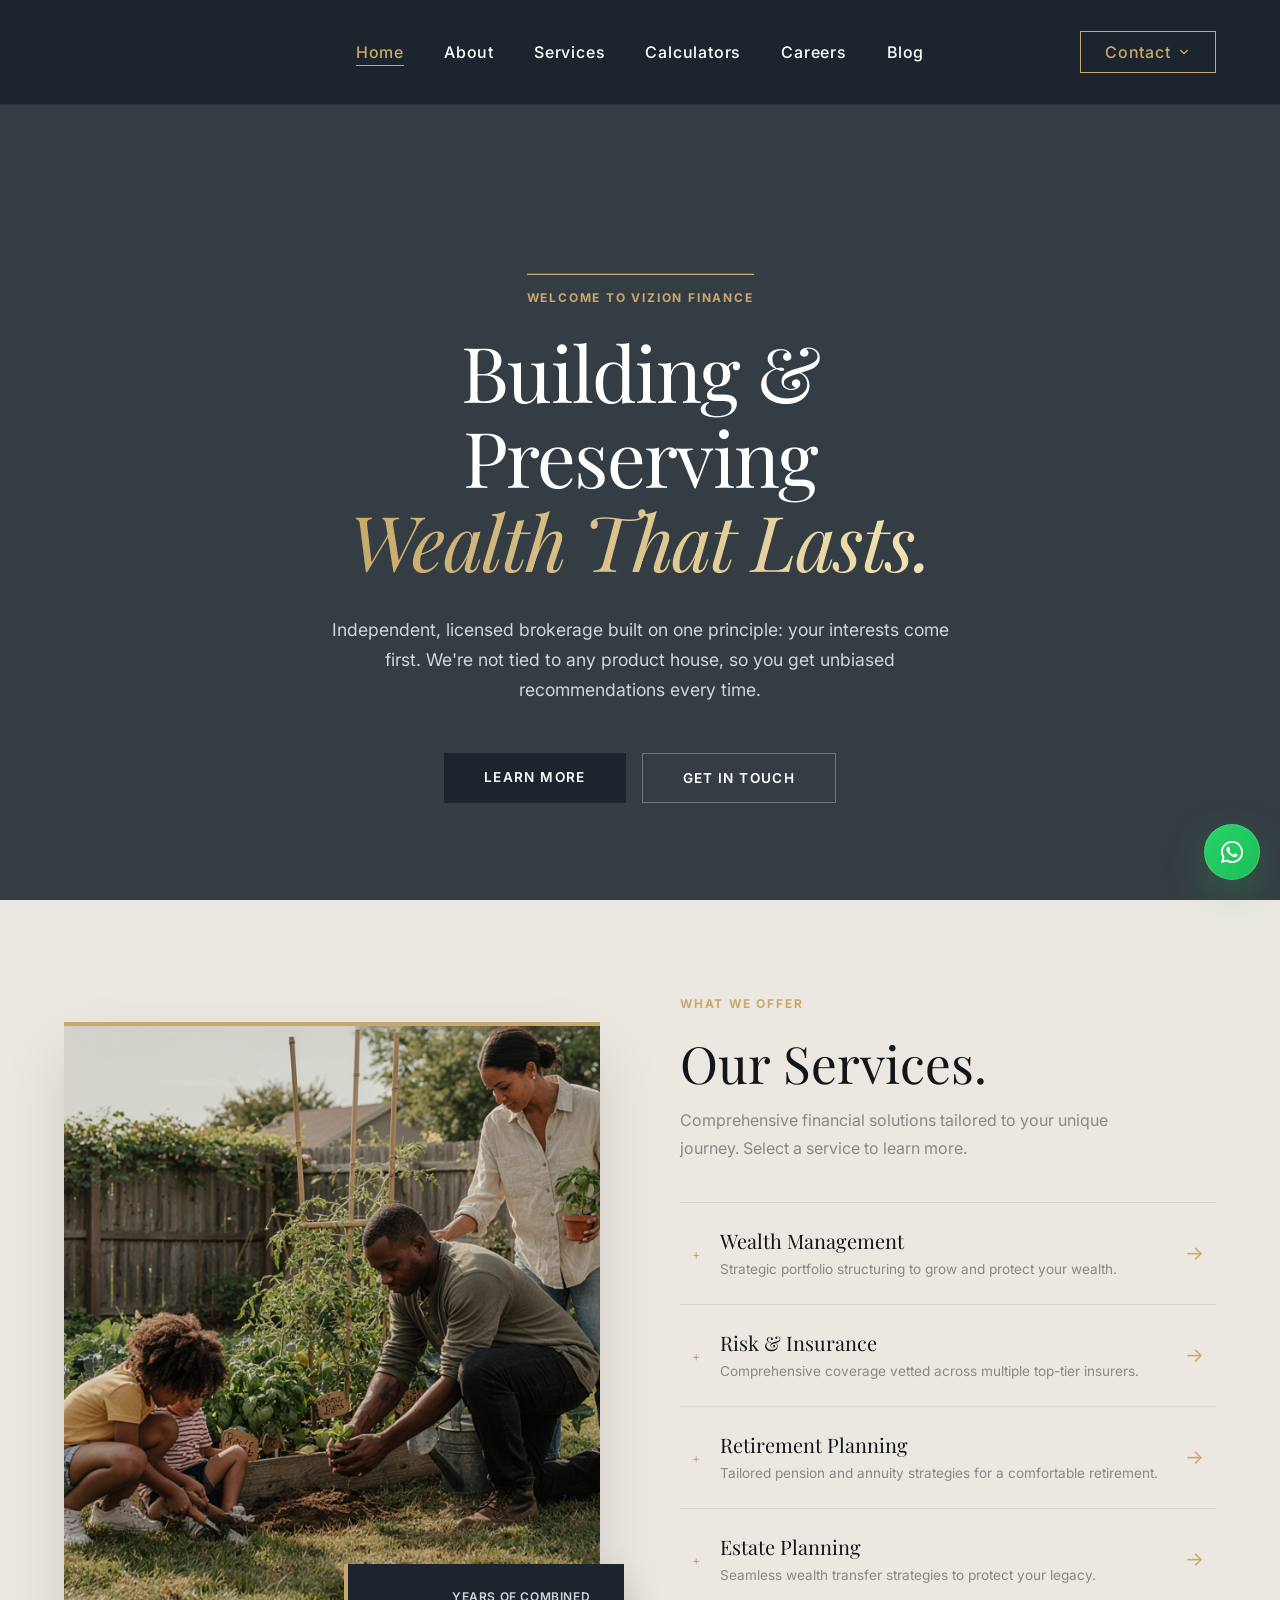
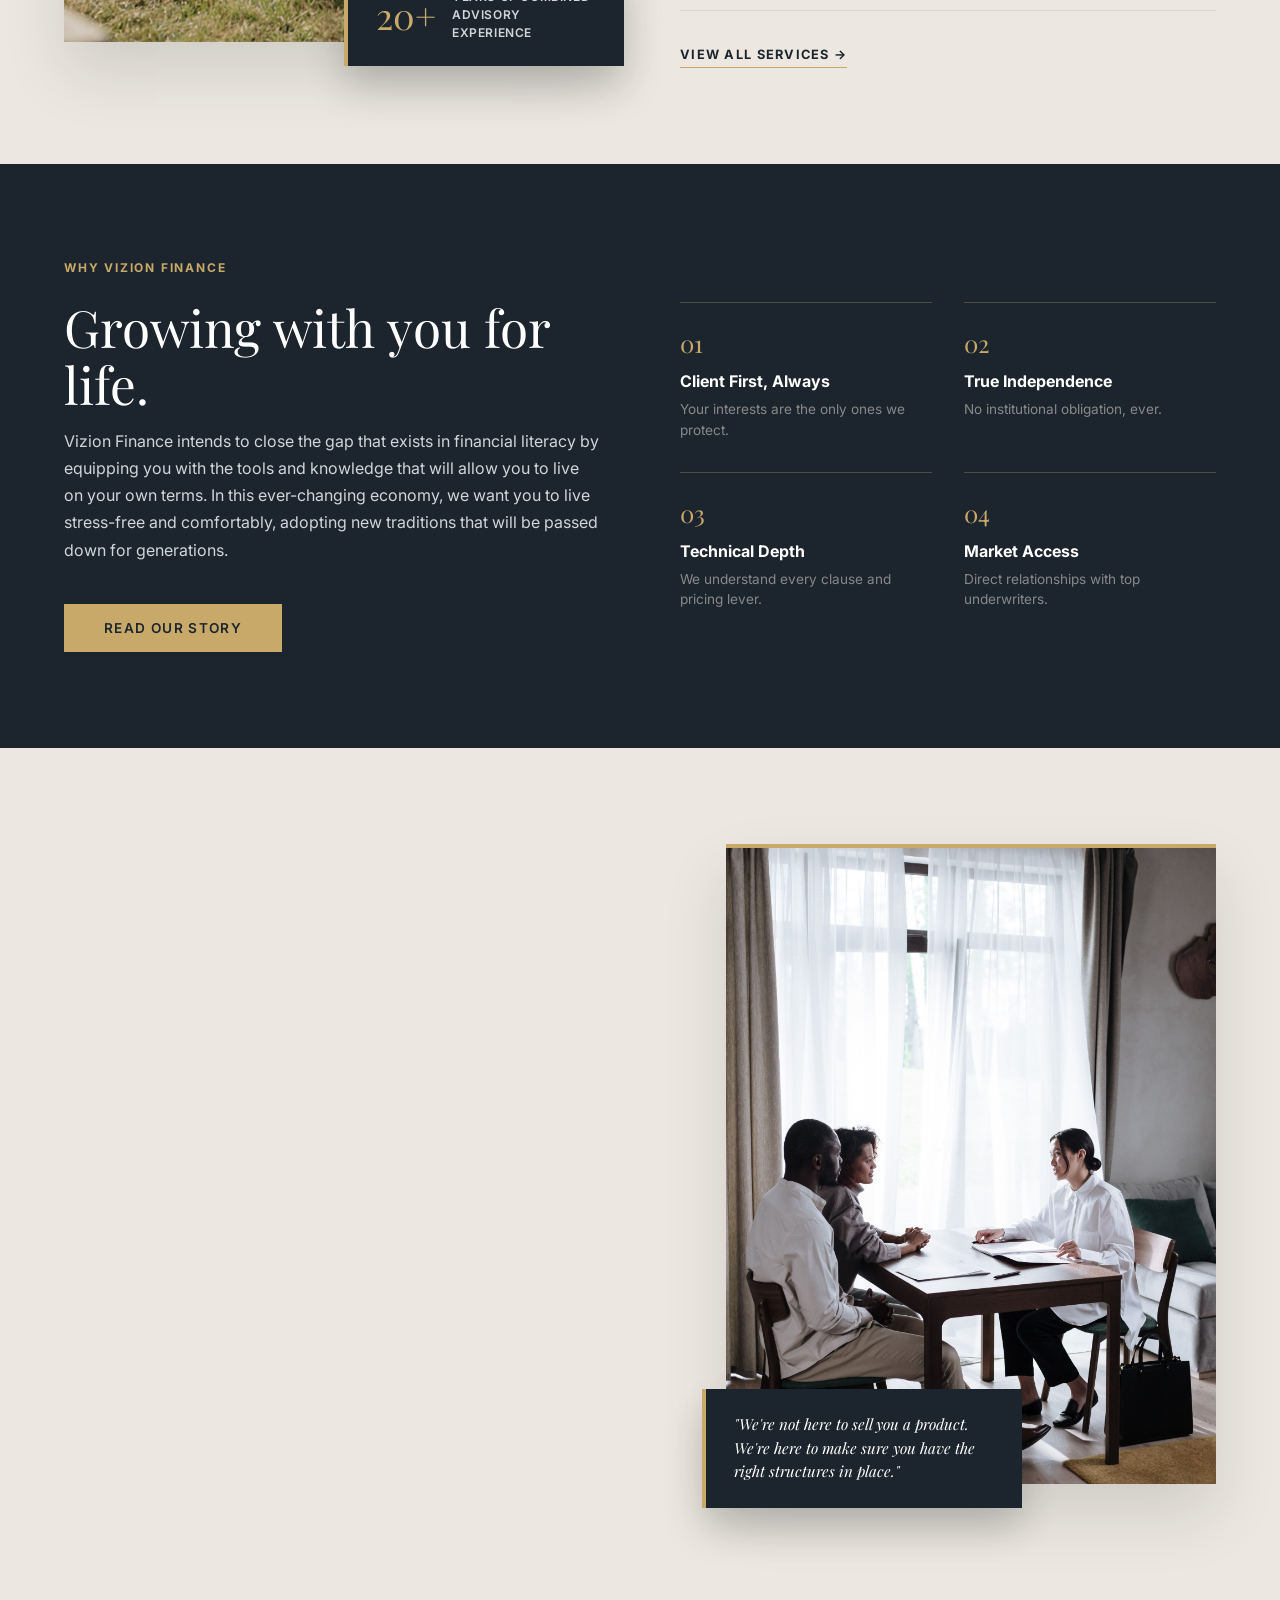
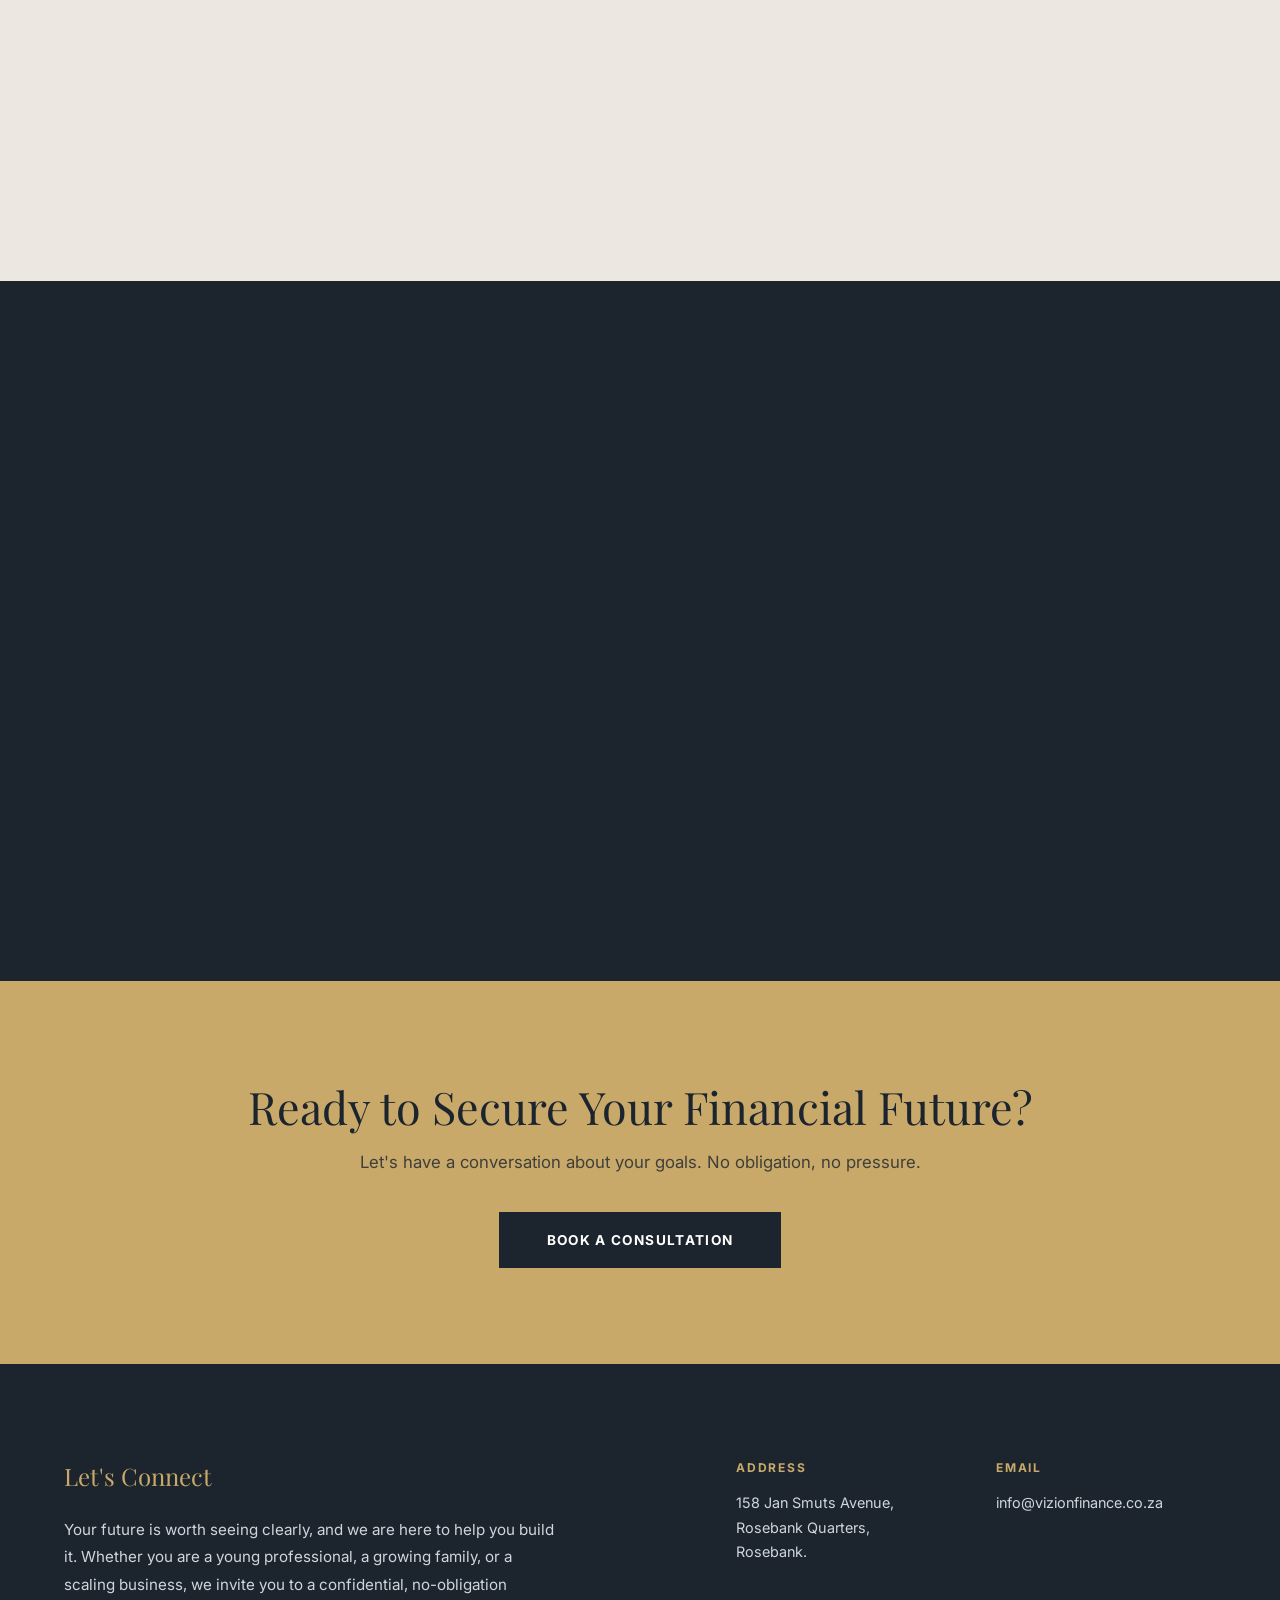
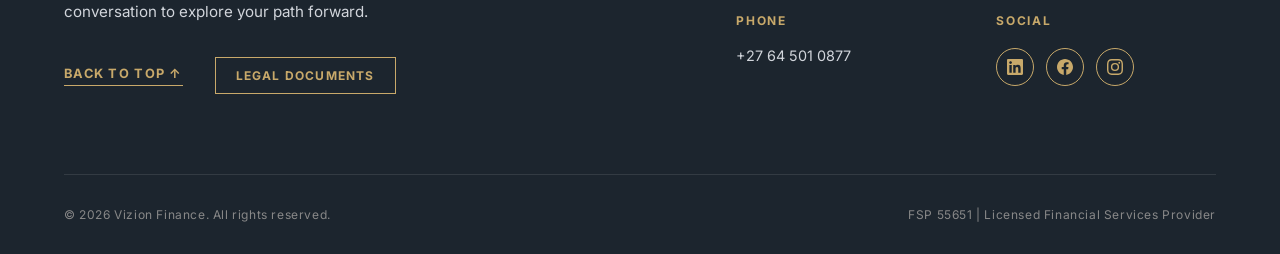
==== pages/homePage/home.html @ 58c58c6c "new" ====
<!DOCTYPE html>
<html lang="en">
<head>
    <meta charset="UTF-8">
    <meta name="viewport" content="width=device-width, initial-scale=1.0">
    <title>Vizion Finance | Home</title>
    <link rel="preconnect" href="https://fonts.googleapis.com">
    <link rel="preconnect" href="https://fonts.gstatic.com" crossorigin>
    <link href="https://fonts.googleapis.com/css2?family=Inter:wght@400;500;600;700&family=Playfair+Display:ital,wght@0,400;0,500;1,400&display=swap" rel="stylesheet">
    <link rel="stylesheet" href="home.css">
</head>
<body>

    <!-- ========================================== -->
    <!-- NAVIGATION BAR                             -->
    <!-- ========================================== -->
    <header class="navbar">
        <div class="nav-container">

            <img src="/media/white vertical lock-up.png" alt="Vizion Finance Logo" class="nav-logo-graphic">

            <nav class="nav-links">
                <a href="../homepage/home.html" class="nav-link active">Home</a>
                <a href="../aboutpage/about.html" class="nav-link">About</a>
                <a href="../servicespage/services.html" class="nav-link">Services</a>
                <a href="../calculatorspage/calculators.html" class="nav-link">Calculators</a>
                <a href="../vacancypage/vacancies.html" class="nav-link">Careers</a>
                <a href="../blogpage/blog.html" class="nav-link">Blog</a>
            </nav>

            <div class="nav-actions">
                <div class="nav-dropdown">
                    <a href="../contactpage/contact.html" class="nav-link nav-btn nav-dropdown-toggle">
                        Contact
                        <svg class="nav-chevron" viewBox="0 0 24 24" fill="none" stroke="currentColor" stroke-width="2" stroke-linecap="round" stroke-linejoin="round"><polyline points="6 9 12 15 18 9"></polyline></svg>
                    </a>
                    <div class="nav-dropdown-menu">
                        <a href="../contactpage/contact.html" class="dropdown-item">
                            <span class="dropdown-icon">
                                <svg viewBox="0 0 24 24" fill="none" xmlns="http://www.w3.org/2000/svg">
                                    <path d="M12 2L15.09 8.26L22 9.27L17 14.14L18.18 21.02L12 17.77L5.82 21.02L7 14.14L2 9.27L8.91 8.26L12 2Z" fill="var(--color-gold)"/>
                                </svg>
                            </span>
                            <span class="dropdown-text">
                                <span class="dropdown-title">Contact Us</span>
                                <span class="dropdown-desc">Get in touch or find our location</span>
                            </span>
                        </a>
                        <a href="../consultpage/consult.html" class="dropdown-item">
                            <span class="dropdown-icon">
                                <svg viewBox="0 0 24 24" fill="none" xmlns="http://www.w3.org/2000/svg">
                                    <path d="M12 2L15.09 8.26L22 9.27L17 14.14L18.18 21.02L12 17.77L5.82 21.02L7 14.14L2 9.27L8.91 8.26L12 2Z" fill="var(--color-gold)"/>
                                </svg>
                            </span>
                            <span class="dropdown-text">
                                <span class="dropdown-title">Book a Consultation</span>
                                <span class="dropdown-desc">Start your financial journey</span>
                            </span>
                        </a>
                    </div>
                </div>
            </div>

        </div>
    </header>

    <!-- ========================================== -->
    <!-- HERO SECTION                               -->
    <!-- ========================================== -->
    <section class="hero-section">

        <div class="hero-overlay"></div>

        <div class="floating-cta" aria-label="Quick contact actions">
            <a class="action-pill phone-pill" href="tel:+27645010877" aria-label="Call Vizion Finance">
                <svg viewBox="0 0 24 24" xmlns="http://www.w3.org/2000/svg" aria-hidden="true">
                    <path d="M6.62 10.79a15.5 15.5 0 0 0 6.59 6.59l2.2-2.2a1 1 0 0 1 1.02-.24c1.12.37 2.33.57 3.57.57a1 1 0 0 1 1 1V20a1 1 0 0 1-1 1C10.85 21 3 13.15 3 3a1 1 0 0 1 1-1h3.5a1 1 0 0 1 1 1c0 1.24.2 2.45.57 3.57a1 1 0 0 1-.25 1.02l-2.2 2.2Z"/>
                </svg>
                <span>Call</span>
            </a>
            <a class="action-pill whatsapp-pill" href="https://wa.me/27645010877?text=Hi%20Vizion%20Finance%2C%20I%27d%20like%20to%20book%20a%20consultation." target="_blank" rel="noopener noreferrer" aria-label="Chat on WhatsApp">
                <svg viewBox="0 0 24 24" xmlns="http://www.w3.org/2000/svg" aria-hidden="true">
                    <path d="M20.52 3.48A11.87 11.87 0 0 0 12.06 0C5.48 0 .11 5.37.11 11.94c0 2.1.55 4.15 1.59 5.96L0 24l6.26-1.64a11.96 11.96 0 0 0 5.8 1.77h.01c6.58 0 11.93-5.37 11.93-11.94 0-3.19-1.24-6.18-3.48-8.42Zm-8.46 18.38h-.01a9.93 9.93 0 0 1-5.08-1.39l-.36-.22-3.72.97 1-3.63-.24-.37A9.9 9.9 0 0 1 2.12 12c0-5.49 4.47-9.96 9.94-9.96 2.66 0 5.16 1.04 7.03 2.91a9.92 9.92 0 0 1 2.92 7.05c0 5.49-4.47 9.96-9.95 9.96Zm5.46-7.45c-.3-.15-1.77-.87-2.04-.97-.27-.1-.47-.15-.67.15-.2.3-.77.97-.94 1.17-.17.2-.35.22-.65.08-.3-.15-1.27-.47-2.42-1.5-.9-.8-1.5-1.78-1.68-2.08-.17-.3-.02-.47.13-.62.14-.14.3-.35.45-.53.15-.18.2-.3.3-.5.1-.2.05-.37-.02-.52-.08-.15-.67-1.6-.92-2.19-.24-.57-.49-.49-.67-.5l-.57-.01c-.2 0-.52.07-.8.37-.27.3-1.04 1.02-1.04 2.49 0 1.47 1.07 2.89 1.22 3.08.15.2 2.1 3.21 5.08 4.49.71.31 1.27.49 1.7.63.72.23 1.37.2 1.88.12.57-.09 1.77-.73 2.02-1.43.25-.7.25-1.3.18-1.42-.08-.12-.27-.2-.57-.35Z"/>
                </svg>
                <span>WhatsApp</span>
            </a>
        </div>

        <div class="hero-content hero-enter">
            <p class="overline">Welcome to Vizion Finance</p>
            <h1 class="hero-title">
                Building &<br>
                Preserving<br>
                <em>Wealth That Lasts.</em>
            </h1>
            <p class="hero-text fade-in-text">
                Independent, licensed brokerage built on one principle:
                your interests come first. We're not tied to any product house,
                so you get unbiased recommendations every time.
            </p>
            <div class="hero-buttons">
                <a href="/pages/aboutpage/about.html" class="btn-primary">Learn More</a>
                <a href="../contactpage/contact.html" class="btn-secondary">Get In Touch</a>
            </div>
        </div>

    </section>

    <!-- ========================================== -->
    <!-- SERVICES SECTION                           -->
    <!-- ========================================== -->
    <section class="services-section" id="services">

        <div class="services-inner">

            <div class="services-visual reveal-left">
                <div class="services-image-wrapper">
                    <img
                        src="/media/familygarden.png"
                        alt="Couple with child planning their financial future"
                        class="services-image"
                        loading="lazy"
                    >
                    <div class="services-image-badge">
                        <span class="services-badge-number">20+</span>
                        <span class="services-badge-text">Years of combined<br>advisory experience</span>
                    </div>
                </div>
            </div>

            <div class="services-content reveal-right">
                <p class="overline overline-no-border">What We Offer</p>
                <h2 class="section-title-large">Our Services.</h2>
                <p class="services-intro">
                    Comprehensive financial solutions tailored to your unique journey.
                    Select a service to learn more.
                </p>

                <ul class="services-list">
                    <li>
                        <a href="/pages/servicespage/services.html#wealth-management" class="service-link">
                            <span class="perk-icon">+</span>
                            <span class="service-link-body">
                                <span class="service-link-title">Wealth Management</span>
                                <span class="service-link-desc">Strategic portfolio structuring to grow and protect your wealth.</span>
                            </span>
                            <span class="service-link-arrow" aria-hidden="true">&rarr;</span>
                        </a>
                    </li>
                    <li>
                        <a href="/pages/servicespage/services.html#risk-insurance" class="service-link">
                            <span class="perk-icon">+</span>
                            <span class="service-link-body">
                                <span class="service-link-title">Risk &amp; Insurance</span>
                                <span class="service-link-desc">Comprehensive coverage vetted across multiple top-tier insurers.</span>
                            </span>
                            <span class="service-link-arrow" aria-hidden="true">&rarr;</span>
                        </a>
                    </li>
                    <li>
                        <a href="/pages/servicespage/services.html#retirement-planning" class="service-link">
                            <span class="perk-icon">+</span>
                            <span class="service-link-body">
                                <span class="service-link-title">Retirement Planning</span>
                                <span class="service-link-desc">Tailored pension and annuity strategies for a comfortable retirement.</span>
                            </span>
                            <span class="service-link-arrow" aria-hidden="true">&rarr;</span>
                        </a>
                    </li>
                    <li>
                        <a href="/pages/servicespage/services.html#estate-planning" class="service-link">
                            <span class="perk-icon">+</span>
                            <span class="service-link-body">
                                <span class="service-link-title">Estate Planning</span>
                                <span class="service-link-desc">Seamless wealth transfer strategies to protect your legacy.</span>
                            </span>
                            <span class="service-link-arrow" aria-hidden="true">&rarr;</span>
                        </a>
                    </li>
                </ul>

                <a href="/pages/servicespage/services.html" class="services-all-link">
                    View all services &rarr;
                </a>
            </div>

        </div>

    </section>

    <!-- ========================================== -->
    <!-- WHY CHOOSE US SECTION                      -->
    <!-- ========================================== -->
    <section class="why-section">

        <div class="why-content reveal-left">
            <p class="overline overline-no-border">Why Vizion Finance</p>
            <h2 class="section-title-large">Growing with you for life.</h2>
            <p class="why-text fade-in-text">
                Vizion Finance intends to close the gap that exists in financial literacy by equipping you with the tools and knowledge that will allow you to live on your own terms. In this ever-changing economy, we want you to live stress-free and comfortably, adopting new traditions that will be passed down for generations.
            </p>
            <a href="/pages/aboutpage/about.html" class="btn-primary">Read Our Story</a>
        </div>

        <div class="why-highlights reveal-children">
            <div class="why-item">
                <span class="why-number">01</span>
                <h4 class="why-title">Client First, Always</h4>
                <p class="why-desc">Your interests are the only ones we protect.</p>
            </div>
            <div class="why-item">
                <span class="why-number">02</span>
                <h4 class="why-title">True Independence</h4>
                <p class="why-desc">No institutional obligation, ever.</p>
            </div>
            <div class="why-item">
                <span class="why-number">03</span>
                <h4 class="why-title">Technical Depth</h4>
                <p class="why-desc">We understand every clause and pricing lever.</p>
            </div>
            <div class="why-item">
                <span class="why-number">04</span>
                <h4 class="why-title">Market Access</h4>
                <p class="why-desc">Direct relationships with top underwriters.</p>
            </div>
        </div>

    </section>

    <!-- ========================================== -->
    <!-- OUR COMMITMENT SECTION                     -->
    <!-- ========================================== -->
    <section class="commitment-section">
        <div class="commitment-container">

            <div class="commitment-left reveal">
                <p class="overline overline-no-border">Our Commitment</p>
                <h2 class="section-title-large">How We Show Up<br><em>For Every Client.</em></h2>
                <p class="commitment-intro">
                    Financial literacy isn't just knowing what products exist. It's understanding how they work together to protect what you've built, grow what you earn and transfer it on your terms. That's the conversation Vizion Finance has with every client.
                </p>

                <div class="commitment-pillars">
                    <div class="pillar-card">
                        <h3 class="pillar-title">Protect</h3>
                        <p class="pillar-desc">We map every risk around income, assets and dependants before recommending a product.</p>
                    </div>
                    <div class="pillar-card">
                        <h3 class="pillar-title">Grow</h3>
                        <p class="pillar-desc">Tax-efficient vehicles and structured products aligned to risk profile and goals.</p>
                    </div>
                    <div class="pillar-card">
                        <h3 class="pillar-title">Preserve &amp; Transfer</h3>
                        <p class="pillar-desc">Estate and legacy planning that protects wealth from avoidable tax and friction.</p>
                    </div>
                </div>

                <div class="commitment-box">
                    <p class="commitment-box-label">Our Commitment to Every Client</p>
                    <div class="commitment-grid">
                        <div class="commitment-item"><p>Most competitive price across our full insurer panel.</p></div>
                        <div class="commitment-item"><p>Plain language. No jargon, no pressure.</p></div>
                        <div class="commitment-item"><p>Ongoing reviews — as life changes, the plan changes.</p></div>
                        <div class="commitment-item"><p>Independent advice that serves your interests.</p></div>
                    </div>
                </div>
            </div>

            <div class="commitment-right reveal-scale">
                <div class="commitment-image-wrapper">
                    <img
                        src="/media/couplee.jpg"
                        alt="Vizion Finance advisor in conversation with a client"
                        class="commitment-image"
                        loading="lazy"
                    >
                    <blockquote class="commitment-image-quote">
                        "We're not here to sell you a product. We're here to make sure you have the right structures in place."
                    </blockquote>
                </div>
            </div>

        </div>
    </section>

    <!-- ========================================== -->
    <!-- RECRUITMENT SECTION — FINANCIAL ADVISORS   -->
    <!-- ========================================== -->
    <section class="recruitment-section">

        <div class="recruitment-inner">

            <div class="recruitment-content reveal-left">
                <p class="overline overline-no-border">Join Our Advisory Team</p>
                <h2 class="section-title-large">Build Your Practice.<br><em>Keep Your Independence.</em></h2>
                <p class="recruitment-text">
                    We're looking for experienced financial advisors who want to operate independently —
                    without being tied to a single product house. At Vizion Finance, you get the
                    infrastructure, insurer access and back-office support to grow a client-first
                    practice on your own terms.
                </p>

                <ul class="recruitment-perks">
                    <li><span class="perk-icon">✦</span><span>Full independence — no product-house quotas</span></li>
                    <li><span class="perk-icon">✦</span><span>Direct access to top-tier insurer panels</span></li>
                    <li><span class="perk-icon">✦</span><span>Admin, compliance &amp; paraplanning support</span></li>
                    <li><span class="perk-icon">✦</span><span>Competitive commission &amp; revenue-share structure</span></li>
                </ul>

                <div class="recruitment-buttons">
                    <a href="/pages/vacancypage/vacancies.html" class="btn-primary">View Advisor Roles</a>
                    <a href="/pages/contactpage/contact.html" class="btn-secondary recruitment-btn-secondary">Speak to Us</a>
                </div>
            </div>

            <div class="recruitment-visual reveal-right">
                <div class="recruitment-card">
                    <p class="recruitment-card-label">Now Hiring</p>
                    <h3 class="recruitment-card-title">Financial Advisors</h3>
                    <p class="recruitment-card-text">
                        If you hold a valid FSP licence (or are working toward one) and believe
                        advice should serve the client first, we'd like to meet you. Established
                        books of business and newer advisors are both welcome.
                    </p>
                    <a href="/pages/vacancypage/vacancies.html" class="recruitment-card-link">
                        Explore Advisor Vacancies &rarr;
                    </a>
                </div>
            </div>

        </div>

    </section>

    <!-- ========================================== -->
    <!-- CALL TO ACTION BANNER                      -->
    <!-- ========================================== -->
    <section class="cta-banner" id="contact">

        <div class="cta-content reveal">
            <h2 class="cta-title">Ready to Secure Your Financial Future?</h2>
            <p class="cta-text">Let's have a conversation about your goals. No obligation, no pressure.</p>
            <a href="../consultpage/consult.html" class="btn-gold">Book a Consultation</a>
        </div>

    </section>

    <!-- ========================================== -->
    <!-- FOOTER                                     -->
    <!-- ========================================== -->
    <footer class="site-footer">
        <div class="footer-main">

            <div class="footer-column footer-connect reveal">
                <h3 class="footer-heading footer-heading-gold">Let's Connect</h3>
                <p class="footer-text">
                    Your future is worth seeing clearly, and we are here to help you build it.
                    Whether you are a young professional, a growing family, or a scaling business,
                    we invite you to a confidential, no-obligation conversation to explore your path forward.
                </p>
                <div class="footer-actions">
                    <a href="#top" class="back-to-top">Back to Top &uarr;</a>
                    <a href="/pages/legalpage/legal.html" class="legal-btn">Legal Documents</a>
                </div>
            </div>

            <div class="footer-column footer-contact reveal-children">
                <div class="footer-contact-item">
                    <h4 class="footer-label">Address</h4>
                    <p class="footer-text">
                        <a href="https://www.google.com/maps/search/?api=1&query=158+Jan+Smuts+Avenue,+Rosebank+Quarters,+Rosebank,+South+Africa" target="_blank" rel="noopener noreferrer" class="footer-link">
                            158 Jan Smuts Avenue,<br>
                            Rosebank Quarters,<br>
                            Rosebank.
                        </a>
                    </p>
                </div>
                <div class="footer-contact-item">
                    <h4 class="footer-label">Email</h4>
                    <p class="footer-text">
                        <a href="mailto:info@vizionfinance.co.za" class="footer-link">info@vizionfinance.co.za</a>
                    </p>
                </div>
                <div class="footer-contact-item">
                    <h4 class="footer-label">Phone</h4>
                    <p class="footer-text">
                        <a href="tel:+27645010877" class="footer-link">+27 64 501 0877</a>
                    </p>
                </div>
                <div class="footer-contact-item">
                    <h4 class="footer-label">Social</h4>
                    <div class="footer-socials">
                        <a href="https://www.linkedin.com/" target="_blank" rel="noopener noreferrer" class="social-btn" aria-label="LinkedIn">
                            <svg xmlns="http://www.w3.org/2000/svg" viewBox="0 0 24 24" fill="currentColor"><path d="M20.447 20.452h-3.554v-5.569c0-1.328-.027-3.037-1.852-3.037-1.853 0-2.136 1.445-2.136 2.939v5.667H9.351V9h3.414v1.561h.046c.477-.9 1.637-1.85 3.37-1.85 3.601 0 4.267 2.37 4.267 5.455v6.286zM5.337 7.433c-1.144 0-2.063-.926-2.063-2.065 0-1.138.92-2.063 2.063-2.063 1.14 0 2.064.925 2.064 2.063 0 1.139-.925 2.065-2.064 2.065zm1.782 13.019H3.555V9h3.564v11.452zM22.225 0H1.771C.792 0 0 .774 0 1.729v20.542C0 23.227.792 24 1.771 24h20.451C23.2 24 24 23.227 24 22.271V1.729C24 .774 23.2 0 22.222 0h.003z"/></svg>
                        </a>
                        <a href="https://www.facebook.com/" target="_blank" rel="noopener noreferrer" class="social-btn" aria-label="Facebook">
                            <svg xmlns="http://www.w3.org/2000/svg" viewBox="0 0 24 24" fill="currentColor"><path d="M24 12.073c0-6.627-5.373-12-12-12s-12 5.373-12 12c0 5.99 4.388 10.954 10.125 11.854v-8.385H7.078v-3.47h3.047V9.43c0-3.007 1.792-4.669 4.533-4.669 1.312 0 2.686.235 2.686.235v2.953H15.83c-1.491 0-1.956.925-1.956 1.874v2.25h3.328l-.532 3.47h-2.796v8.385C19.612 23.027 24 18.062 24 12.073z"/></svg>
                        </a>
                        <a href="https://www.instagram.com/" target="_blank" rel="noopener noreferrer" class="social-btn" aria-label="Instagram">
                            <svg xmlns="http://www.w3.org/2000/svg" viewBox="0 0 24 24" fill="currentColor"><path d="M12 2.163c3.204 0 3.584.012 4.85.07 3.252.148 4.771 1.691 4.919 4.919.058 1.265.069 1.645.069 4.849 0 3.205-.012 3.584-.069 4.849-.149 3.225-1.664 4.771-4.919 4.919-1.266.058-1.644.07-4.85.07-3.204 0-3.584-.012-4.849-.07-3.26-.149-4.771-1.699-4.919-4.92-.058-1.265-.07-1.644-.07-4.849 0-3.204.013-3.583.07-4.849.149-3.227 1.664-4.771 4.919-4.919 1.266-.057 1.645-.069 4.849-.069zM12 0C8.741 0 8.333.014 7.053.072 2.695.272.273 2.69.073 7.052.014 8.333 0 8.741 0 12c0 3.259.014 3.668.072 4.948.2 4.358 2.618 6.78 6.98 6.98C8.333 23.986 8.741 24 12 24c3.259 0 3.668-.014 4.948-.072 4.354-.2 6.782-2.618 6.979-6.98.059-1.28.073-1.689.073-4.948 0-3.259-.014-3.667-.072-4.947-.196-4.354-2.617-6.78-6.979-6.98C15.668.014 15.259 0 12 0zm0 5.838a6.162 6.162 0 100 12.324 6.162 6.162 0 000-12.324zM12 16a4 4 0 110-8 4 4 0 010 8zm6.406-11.845a1.44 1.44 0 100 2.881 1.44 1.44 0 000-2.881z"/></svg>
                        </a>
                    </div>
                </div>
            </div>

        </div>

        <div class="footer-bottom">
            <div class="footer-bottom-content">
                <p class="footer-text">© 2026 Vizion Finance. All rights reserved.</p>
                <p class="footer-text">FSP 55651 | Licensed Financial Services Provider</p>
            </div>
        </div>
    </footer>

    <!-- ========================================== -->
    <!-- SCROLL REVEAL OBSERVER                     -->
    <!-- ========================================== -->
    <script>
        (function () {
            const targets = document.querySelectorAll(
                '.reveal, .reveal-children, .reveal-left, .reveal-right, .reveal-scale'
            );

            if (!('IntersectionObserver' in window)) {
                targets.forEach(el => el.classList.add('is-visible'));
                return;
            }

            const observer = new IntersectionObserver(
                (entries) => {
                    entries.forEach(entry => {
                        if (entry.isIntersecting) {
                            entry.target.classList.add('is-visible');
                            observer.unobserve(entry.target);
                        }
                    });
                },
                { threshold: 0.15, rootMargin: '0px 0px -80px 0px' }
            );

            targets.forEach(el => observer.observe(el));
        })();
    </script>

</body>
</html>
---- pages/homePage/home.css ----
/* ========================================== */
/* 1. CSS VARIABLES & THEME                   */
/* ========================================== */
:root {
    --color-navy: #1C252E;
    --color-cream: #ECE8E1;
    --color-gold: #C8A96A;
    --color-dark-slate: #11161A;

    --color-text-white: #FFFFFF;
    --color-text-body: #D1D5DB;
    --color-text-dark: #333333;
    --color-text-muted: #888888;

    --font-serif: 'Playfair Display', Baskerville, 'Times New Roman', serif;
    --font-sans: 'Inter', 'Helvetica Neue', Arial, sans-serif;

    --page-padding-x: 5vw;
    --page-padding-y: 6rem;
    --card-gap: 2rem;
}

/* ========================================== */
/* 2. BASE RESETS & GLOBAL SETUP              */
/* ========================================== */
* {
    box-sizing: border-box;
    margin: 0;
    padding: 0;
}

html {
    scroll-behavior: smooth;
}

html, body {
    width: 100%;
    margin: 0;
    padding: 0;
    overflow-x: hidden;
}

body {
    font-family: var(--font-sans);
    background-color: var(--color-cream);
    -webkit-font-smoothing: antialiased;
    -moz-osx-font-smoothing: grayscale;
}

/* ========================================== */
/* 3. SCROLL REVEAL BASE                      */
/* ========================================== */
.reveal {
    opacity: 0;
    transform: translateY(40px);
    transition: opacity 0.9s cubic-bezier(0.16, 1, 0.3, 1),
                transform 0.9s cubic-bezier(0.16, 1, 0.3, 1);
    will-change: opacity, transform;
}

.reveal.is-visible {
    opacity: 1;
    transform: translateY(0);
}

.reveal-children > * {
    opacity: 0;
    transform: translateY(30px);
    transition: opacity 0.7s cubic-bezier(0.16, 1, 0.3, 1),
                transform 0.7s cubic-bezier(0.16, 1, 0.3, 1);
}

.reveal-children.is-visible > * {
    opacity: 1;
    transform: translateY(0);
}

.reveal-children.is-visible > *:nth-child(1) { transition-delay: 0.05s; }
.reveal-children.is-visible > *:nth-child(2) { transition-delay: 0.15s; }
.reveal-children.is-visible > *:nth-child(3) { transition-delay: 0.25s; }
.reveal-children.is-visible > *:nth-child(4) { transition-delay: 0.35s; }

.reveal-left {
    opacity: 0;
    transform: translateX(-60px);
    transition: opacity 0.9s cubic-bezier(0.16, 1, 0.3, 1),
                transform 0.9s cubic-bezier(0.16, 1, 0.3, 1);
}

.reveal-right {
    opacity: 0;
    transform: translateX(60px);
    transition: opacity 0.9s cubic-bezier(0.16, 1, 0.3, 1),
                transform 0.9s cubic-bezier(0.16, 1, 0.3, 1);
}

.reveal-scale {
    opacity: 0;
    transform: scale(0.92);
    transition: opacity 0.9s cubic-bezier(0.16, 1, 0.3, 1),
                transform 0.9s cubic-bezier(0.16, 1, 0.3, 1);
}

.reveal-left.is-visible,
.reveal-right.is-visible {
    opacity: 1;
    transform: translateX(0);
}

.reveal-scale.is-visible {
    opacity: 1;
    transform: scale(1);
}

/* ========================================== */
/* 4. NAVIGATION BAR                          */
/* ========================================== */
.navbar {
    position: fixed;
    top: 0;
    left: 0;
    width: 100%;
    background-color: var(--color-navy);
    z-index: 1000;
    border-bottom: 1px solid rgba(255, 255, 255, 0.05);
}

.nav-container {
    display: grid;
    grid-template-columns: 1fr auto 1fr;
    align-items: center;
    gap: 2rem;
    padding: 0.25rem var(--page-padding-x);
    max-width: 1600px;
    margin: 0 auto;
}

.nav-logo-graphic {
    justify-self: start;
    width: auto;
    height: 160px;
    max-width: none;
    object-fit: contain;
    display: block;
    margin: -32px 0;
    transition: transform 0.4s cubic-bezier(0.16, 1, 0.3, 1);
}

.nav-logo-graphic:hover {
    transform: scale(1.04);
}

.nav-links {
    justify-self: center;
    display: flex;
    align-items: center;
    gap: 2.5rem;
}

.nav-actions {
    justify-self: end;
    display: flex;
    align-items: center;
}

.nav-link {
    font-size: 1.00rem;
    font-weight: 500;
    letter-spacing: 0.05em;
    color: var(--color-text-white);
    text-decoration: none;
    transition: color 0.3s ease;
    position: relative;
}

.nav-link::after {
    content: '';
    position: absolute;
    width: 0;
    height: 1px;
    bottom: -4px;
    left: 0;
    background-color: var(--color-gold);
    transition: width 0.3s ease;
}

.nav-link:hover,
.nav-link.active {
    color: var(--color-gold);
}

.nav-link:hover::after,
.nav-link.active::after {
    width: 100%;
}

.nav-btn {
    background-color: transparent;
    border: 1px solid var(--color-gold);
    padding: 0.6rem 1.5rem;
    color: var(--color-gold);
    transition: all 0.3s ease;
}

.nav-btn::after {
    display: none;
}

.nav-btn:hover {
    background-color: var(--color-gold);
    color: var(--color-navy);
}

/* ========================================== */
/* 4.1 NAVIGATION DROPDOWN                    */
/* ========================================== */
.nav-dropdown {
    position: relative;
    display: inline-block;
}

.nav-dropdown-toggle {
    display: inline-flex;
    align-items: center;
    gap: 0.4rem;
    cursor: pointer;
}

.nav-chevron {
    width: 14px;
    height: 14px;
    transition: transform 0.3s ease;
}

.nav-dropdown:hover .nav-chevron,
.nav-dropdown:focus-within .nav-chevron {
    transform: rotate(180deg);
}

.nav-dropdown-menu {
    position: absolute;
    top: calc(100% + 15px);
    right: 0;
    width: 280px;
    background-color: var(--color-navy);
    border: 1px solid rgba(255, 255, 255, 0.1);
    border-top: 3px solid var(--color-gold);
    box-shadow: 0 20px 40px rgba(0, 0, 0, 0.4);
    opacity: 0;
    visibility: hidden;
    transform: translateY(10px);
    transition: all 0.3s cubic-bezier(0.16, 1, 0.3, 1);
    z-index: 1001;
    display: flex;
    flex-direction: column;
    padding: 0.5rem 0;
}

.nav-dropdown-menu::before {
    content: '';
    position: absolute;
    top: -15px;
    left: 0;
    width: 100%;
    height: 15px;
    background: transparent;
}

.nav-dropdown:hover .nav-dropdown-menu,
.nav-dropdown:focus-within .nav-dropdown-menu {
    opacity: 1;
    visibility: visible;
    transform: translateY(0);
}

.dropdown-item {
    display: flex;
    align-items: flex-start;
    gap: 1rem;
    padding: 1rem 1.25rem;
    text-decoration: none;
    transition: background-color 0.2s ease;
    border-bottom: 1px solid rgba(255, 255, 255, 0.05);
}

.dropdown-item:last-child {
    border-bottom: none;
}

.dropdown-item:hover {
    background-color: rgba(200, 169, 106, 0.08);
}

.dropdown-icon {
    flex-shrink: 0;
    margin-top: 0.15rem;
    width: 16px;
    height: 16px;
    display: flex;
    align-items: center;
    justify-content: center;
}

.dropdown-icon svg {
    width: 100%;
    height: 100%;
    transition: transform 0.3s ease;
}

.dropdown-item:hover .dropdown-icon svg {
    transform: scale(1.15) rotate(10deg);
}

.dropdown-text {
    display: flex;
    flex-direction: column;
    gap: 0.25rem;
}

.dropdown-title {
    font-size: 0.9rem;
    font-weight: 600;
    color: var(--color-text-white);
    transition: color 0.2s ease;
}

.dropdown-desc {
    font-size: 0.75rem;
    color: var(--color-text-muted);
    line-height: 1.3;
}

.dropdown-item:hover .dropdown-title {
    color: var(--color-gold);
}

/* ========================================== */
/* 5. SHARED TYPOGRAPHY & COMPONENTS          */
/* ========================================== */
.overline {
    font-size: 0.75rem;
    font-weight: 700;
    letter-spacing: 0.15em;
    text-transform: uppercase;
    color: var(--color-gold);
    border-top: 1px solid rgba(200, 169, 106, 0.3);
    padding-top: 1rem;
    margin-bottom: 1.5rem;
    position: relative;
}

.overline::before {
    content: '';
    position: absolute;
    top: 0;
    left: 0;
    width: 0;
    height: 1px;
    background-color: var(--color-gold);
    transition: width 0.9s cubic-bezier(0.16, 1, 0.3, 1);
}

.is-visible .overline::before,
.hero-enter .overline::before {
    width: 100%;
}

.overline-no-border {
    border-top: none;
    padding-top: 0;
}

.overline-no-border::before {
    display: none;
}

.section-title-large {
    font-family: var(--font-serif);
    font-size: clamp(2.5rem, 4vw, 3.5rem);
    font-weight: 400;
    line-height: 1.1;
    color: var(--color-dark-slate);
    margin-bottom: 1rem;
}

/* --- Buttons --- */
.btn-primary {
    display: inline-block;
    background-color: var(--color-navy);
    color: var(--color-text-white);
    font-size: 0.85rem;
    font-weight: 600;
    letter-spacing: 0.1em;
    text-transform: uppercase;
    padding: 1rem 2.5rem;
    text-decoration: none;
    transition: background-color 0.3s ease, transform 0.2s ease;
}

.btn-primary:hover {
    background-color: var(--color-gold);
    color: var(--color-navy);
    transform: translateY(-2px);
}

.btn-secondary {
    display: inline-block;
    background-color: transparent;
    color: var(--color-text-white);
    font-size: 0.85rem;
    font-weight: 600;
    letter-spacing: 0.1em;
    text-transform: uppercase;
    padding: 1rem 2.5rem;
    text-decoration: none;
    border: 1px solid rgba(255, 255, 255, 0.3);
    transition: all 0.3s ease;
}

.btn-secondary:hover {
    border-color: var(--color-gold);
    color: var(--color-gold);
    transform: translateY(-2px);
}

.btn-gold {
    display: inline-block;
    background-color: var(--color-gold);
    color: var(--color-navy);
    font-size: 0.85rem;
    font-weight: 700;
    letter-spacing: 0.1em;
    text-transform: uppercase;
    padding: 1.25rem 3rem;
    text-decoration: none;
    transition: all 0.3s ease;
}

.btn-gold:hover {
    background-color: var(--color-text-white);
    transform: translateY(-2px);
}

/* ========================================== */
/* 6. KEYFRAMES                               */
/* ========================================== */
@keyframes fadeUp {
    from { opacity: 0; transform: translateY(20px); }
    to   { opacity: 1; transform: translateY(0); }
}

@keyframes gentleFloat {
    0%, 100% { transform: translateY(0px); }
    50%      { transform: translateY(-8px); }
}

@keyframes softPulse {
    0%, 100% {
        box-shadow: 0 0 0 0 rgba(37, 211, 102, 0.4),
                    0 0 0 0 rgba(37, 211, 102, 0.2);
    }
    50% {
        box-shadow: 0 0 0 8px rgba(37, 211, 102, 0),
                    0 0 0 16px rgba(37, 211, 102, 0);
    }
}

@keyframes heroTitleIn {
    from {
        opacity: 0;
        transform: translateY(40px);
        letter-spacing: 0.05em;
    }
    to {
        opacity: 1;
        transform: translateY(0);
        letter-spacing: -0.02em;
    }
}

@keyframes goldShimmer {
    0%, 100% { background-position: 0% 50%; }
    50%      { background-position: 100% 50%; }
}

@keyframes badgeFloat {
    0%, 100% { transform: translateY(0); }
    50%      { transform: translateY(-6px); }
}

@keyframes numPulse {
    from { opacity: 0.9; transform: scale(0.9); }
    to   { opacity: 0;   transform: scale(1.6); }
}

@keyframes quoteFloat {
    0%, 100% { transform: translate(0, 0); }
    50%      { transform: translate(-4px, -6px); }
}

@keyframes btnGlow {
    0%, 100% { box-shadow: 0 0 0 0 rgba(200, 169, 106, 0.35); }
    50%      { box-shadow: 0 0 0 12px rgba(200, 169, 106, 0); }
}

@media (prefers-reduced-motion: reduce) {
    *, *::before, *::after {
        animation-duration: 0.01ms !important;
        animation-iteration-count: 1 !important;
        transition-duration: 0.01ms !important;
        scroll-behavior: auto !important;
    }

    .reveal,
    .reveal-children > *,
    .reveal-left,
    .reveal-right,
    .reveal-scale {
        opacity: 1 !important;
        transform: none !important;
        transition: none !important;
    }
}

/* ========================================== */
/* 7. HERO SECTION                            */
/* ========================================== */
.hero-section {
    position: relative;
    width: 100%;
    min-height: 100vh;
    display: flex;
    justify-content: center;
    align-items: center;
    padding: 15rem var(--page-padding-x) 4rem;
    background-image: url('https://images.unsplash.com/photo-1486406146926-c627a92ad1ab?auto=format&fit=crop&q=80&w=2000');
    background-size: cover;
    background-position: center;
    background-repeat: no-repeat;
}

.hero-overlay {
    position: absolute;
    top: 0;
    left: 0;
    width: 100%;
    height: 100%;
    background-color: rgba(28, 37, 46, 0.88);
    z-index: 1;
}

.hero-content {
    position: relative;
    z-index: 2;
    max-width: 900px;
    text-align: center;
    display: flex;
    flex-direction: column;
    align-items: center;
}

.hero-enter .hero-title {
    animation: heroTitleIn 1.1s cubic-bezier(0.16, 1, 0.3, 1) both;
}

.hero-enter .hero-title em {
    animation: goldShimmer 4s ease-in-out 1.2s infinite;
    background: linear-gradient(90deg,
        var(--color-gold) 0%,
        #f3e2b3 50%,
        var(--color-gold) 100%);
    background-size: 200% 100%;
    -webkit-background-clip: text;
    background-clip: text;
    -webkit-text-fill-color: transparent;
    font-style: italic;
}

.hero-enter .overline {
    animation: fadeUp 0.8s ease-out 0.1s both;
}

.hero-enter .hero-text {
    animation: fadeUp 0.9s ease-out 0.4s both;
}

.hero-enter .hero-buttons {
    animation: fadeUp 0.9s ease-out 0.65s both;
}

.hero-title {
    font-family: var(--font-serif);
    font-size: clamp(3rem, 6vw, 5.5rem);
    font-weight: 400;
    line-height: 1.1;
    letter-spacing: -0.02em;
    color: var(--color-text-white);
    margin-bottom: 2rem;
}

.hero-text {
    font-size: 1.1rem;
    line-height: 1.7;
    color: var(--color-text-body);
    max-width: 650px;
    margin-bottom: 3rem;
}

.hero-buttons {
    display: flex;
    gap: 1rem;
    flex-wrap: wrap;
    justify-content: center;
}

/* ========================================== */
/* 8. SERVICES SECTION                        */
/* ========================================== */
.services-section {
    padding: var(--page-padding-y) var(--page-padding-x);
    background-color: var(--color-cream);
}

.services-inner {
    display: grid;
    grid-template-columns: 1fr 1fr;
    gap: 5rem;
    align-items: center;
    max-width: 1400px;
    margin: 0 auto;
}

.services-visual {
    position: relative;
}

.services-image-wrapper {
    position: relative;
    width: 100%;
}

.services-image {
    display: block;
    width: 100%;
    height: 620px;
    object-fit: cover;
    border-top: 4px solid var(--color-gold);
    box-shadow: 0 30px 60px rgba(0, 0, 0, 0.12);
}

.services-image-badge {
    position: absolute;
    bottom: -1.5rem;
    right: -1.5rem;
    background-color: var(--color-navy);
    padding: 1.5rem 1.75rem;
    display: flex;
    align-items: center;
    gap: 1rem;
    border-left: 4px solid var(--color-gold);
    box-shadow: 0 20px 40px rgba(0, 0, 0, 0.2);
    max-width: 280px;
    animation: badgeFloat 5s ease-in-out infinite;
}

.services-badge-number {
    font-family: var(--font-serif);
    font-size: 2.25rem;
    font-weight: 400;
    color: var(--color-gold);
    line-height: 1;
    flex-shrink: 0;
}

.services-badge-text {
    font-size: 0.75rem;
    font-weight: 600;
    letter-spacing: 0.05em;
    line-height: 1.5;
    color: var(--color-text-body);
    text-transform: uppercase;
}

.services-content .overline {
    color: var(--color-gold);
}

.services-content .section-title-large {
    margin-bottom: 1rem;
}

.services-intro {
    font-size: 1rem;
    line-height: 1.7;
    color: var(--color-text-muted);
    margin-bottom: 2.5rem;
    max-width: 480px;
}

.services-list {
    list-style: none;
    padding: 0;
    margin: 0 0 2rem;
    display: flex;
    flex-direction: column;
}

.services-list li {
    border-top: 1px solid rgba(0, 0, 0, 0.08);
    transition: transform 0.35s ease, box-shadow 0.35s ease;
}

.services-list li:last-child {
    border-bottom: 1px solid rgba(0, 0, 0, 0.08);
}

.services-list li:hover {
    transform: translateX(4px);
    box-shadow: -4px 0 0 0 var(--color-gold);
}

.service-link {
    display: flex;
    align-items: center;
    gap: 1.25rem;
    padding: 1.5rem 0.75rem;
    text-decoration: none;
    transition: background-color 0.35s ease, padding-left 0.35s ease;
    position: relative;
}

.service-link::before {
    content: '';
    position: absolute;
    left: 0;
    top: 0;
    bottom: 0;
    width: 0;
    background-color: var(--color-gold);
    transition: width 0.35s ease;
}

.service-link:hover,
.service-link:focus-visible {
    background-color: rgba(200, 169, 106, 0.08);
    padding-left: 1.25rem;
    outline: none;
}

.service-link:hover::before,
.service-link:focus-visible::before {
    width: 3px;
}

.service-link-body {
    display: flex;
    flex-direction: column;
    gap: 0.35rem;
    flex: 1;
    min-width: 0;
}

.service-link-title {
    font-family: var(--font-serif);
    font-size: 1.25rem;
    font-weight: 400;
    color: var(--color-dark-slate);
    transition: color 0.3s ease;
}

.service-link-desc {
    font-size: 0.85rem;
    line-height: 1.5;
    color: var(--color-text-muted);
}

.service-link-arrow {
    font-size: 1.25rem;
    color: var(--color-gold);
    flex-shrink: 0;
    transition: transform 0.3s ease;
}

.service-link:hover .service-link-title {
    color: var(--color-navy);
}

.service-link:hover .service-link-arrow {
    transform: translateX(6px);
}

.services-all-link {
    display: inline-block;
    font-size: 0.8rem;
    font-weight: 700;
    letter-spacing: 0.1em;
    text-transform: uppercase;
    color: var(--color-navy);
    text-decoration: none;
    border-bottom: 1px solid var(--color-gold);
    padding-bottom: 0.35rem;
    transition: color 0.3s ease, border-color 0.3s ease;
}

.services-all-link:hover {
    color: var(--color-gold);
    border-color: var(--color-navy);
}

/* ========================================== */
/* 9. WHY CHOOSE US SECTION                   */
/* ========================================== */
.why-section {
    display: flex;
    width: 100%;
    background-color: var(--color-navy);
    padding: var(--page-padding-y) var(--page-padding-x);
    gap: 5rem;
    align-items: center;
}

.why-content {
    flex: 1 1 50%;
    max-width: 600px;
}

.why-content .overline {
    color: var(--color-gold);
}

.why-content .section-title-large {
    color: var(--color-text-white);
}

.why-text {
    font-size: 1rem;
    line-height: 1.7;
    color: var(--color-text-body);
    margin-bottom: 1.5rem;
}

.why-content .btn-primary {
    background-color: var(--color-gold);
    color: var(--color-navy);
    margin-top: 1rem;
}

.why-content .btn-primary:hover {
    background-color: var(--color-text-white);
}

.why-highlights {
    flex: 1 1 50%;
    display: grid;
    grid-template-columns: repeat(2, 1fr);
    gap: 2rem;
}

.why-item {
    border-top: 1px solid rgba(200, 169, 106, 0.3);
    padding-top: 1.5rem;
}

.why-number {
    font-family: var(--font-serif);
    font-size: 1.5rem;
    color: var(--color-gold);
    display: inline-block;
    position: relative;
    margin-bottom: 0.75rem;
    transition: transform 0.4s ease;
}

.why-item:hover .why-number {
    transform: scale(1.15);
}

.why-item:hover .why-number::after {
    content: '';
    position: absolute;
    inset: -6px;
    border-radius: 50%;
    border: 1px solid var(--color-gold);
    animation: numPulse 1.4s ease-out forwards;
}

.why-title {
    font-family: var(--font-sans);
    font-size: 1rem;
    font-weight: 700;
    color: var(--color-text-white);
    margin-bottom: 0.5rem;
}

.why-desc {
    font-size: 0.85rem;
    line-height: 1.5;
    color: var(--color-text-muted);
}

/* ========================================== */
/* 10. OUR COMMITMENT SECTION                 */
/* ========================================== */
.commitment-section {
    padding: var(--page-padding-y) var(--page-padding-x);
    background-color: var(--color-cream);
}

.commitment-container {
    display: grid;
    grid-template-columns: 1.1fr 0.9fr;
    gap: 4rem;
    align-items: start;
    max-width: 1400px;
    margin: 0 auto;
}

.commitment-left .section-title-large {
    margin-bottom: 1.25rem;
}

.commitment-left .section-title-large em {
    font-style: italic;
    color: var(--color-gold);
}

.commitment-intro {
    font-size: 1rem;
    line-height: 1.7;
    color: var(--color-text-dark);
    margin-bottom: 2.5rem;
    max-width: 600px;
}

.commitment-pillars {
    display: flex;
    flex-direction: column;
    gap: 1rem;
    margin-bottom: 2rem;
}

.pillar-card {
    background-color: var(--color-text-white);
    padding: 1.5rem 1.75rem;
    border-left: 3px solid var(--color-gold);
    display: flex;
    flex-direction: column;
    gap: 0.5rem;
    opacity: 0;
    transform: translateX(-30px);
    transition: opacity 0.6s ease, transform 0.6s ease,
                box-shadow 0.3s ease;
}

.commitment-left.is-visible .pillar-card {
    opacity: 1;
    transform: translateX(0);
}

.commitment-left.is-visible .pillar-card:nth-child(1) { transition-delay: 0.15s; }
.commitment-left.is-visible .pillar-card:nth-child(2) { transition-delay: 0.30s; }
.commitment-left.is-visible .pillar-card:nth-child(3) { transition-delay: 0.45s; }

.pillar-card:hover {
    box-shadow: 0 12px 24px rgba(0, 0, 0, 0.06);
}

.pillar-title {
    font-family: var(--font-sans);
    font-size: 1rem;
    font-weight: 700;
    color: var(--color-dark-slate);
}

.pillar-desc {
    font-size: 0.9rem;
    line-height: 1.6;
    color: var(--color-text-muted);
}

.commitment-box {
    background-color: var(--color-navy);
    padding: 2rem;
}

.commitment-box-label {
    font-size: 0.7rem;
    font-weight: 700;
    letter-spacing: 0.15em;
    text-transform: uppercase;
    color: var(--color-gold);
    margin-bottom: 1.5rem;
}

.commitment-grid {
    display: grid;
    grid-template-columns: 1fr 1fr;
    gap: 1rem 2rem;
}

.commitment-item {
    border-top: 1px solid rgba(200, 169, 106, 0.3);
    padding-top: 1rem;
    opacity: 0;
    transform: translateY(15px);
    transition: opacity 0.5s ease, transform 0.5s ease, border-color 0.5s ease;
}

.commitment-left.is-visible .commitment-item {
    opacity: 1;
    transform: translateY(0);
}

.commitment-left.is-visible .commitment-item:nth-child(1) { transition-delay: 0.55s; }
.commitment-left.is-visible .commitment-item:nth-child(2) { transition-delay: 0.65s; }
.commitment-left.is-visible .commitment-item:nth-child(3) { transition-delay: 0.75s; }
.commitment-left.is-visible .commitment-item:nth-child(4) { transition-delay: 0.85s; }

.commitment-item p {
    font-size: 0.85rem;
    line-height: 1.55;
    color: var(--color-text-body);
}

.commitment-right {
    position: sticky;
    top: 8rem;
}

.commitment-image-wrapper {
    position: relative;
    width: 100%;
}

.commitment-image {
    display: block;
    width: 100%;
    height: 640px;
    object-fit: cover;
    border-top: 4px solid var(--color-gold);
    box-shadow: 0 30px 60px rgba(0, 0, 0, 0.12);
}

.commitment-image-quote {
    position: absolute;
    bottom: -1.5rem;
    left: -1.5rem;
    background-color: var(--color-navy);
    color: var(--color-text-white);
    font-family: var(--font-serif);
    font-size: 0.95rem;
    font-style: italic;
    line-height: 1.55;
    padding: 1.5rem 1.75rem;
    border-left: 4px solid var(--color-gold);
    max-width: 320px;
    box-shadow: 0 20px 40px rgba(0, 0, 0, 0.2);
    animation: quoteFloat 6s ease-in-out infinite;
}

/* ========================================== */
/* 11. RECRUITMENT SECTION                    */
/* ========================================== */
.recruitment-section {
    padding: var(--page-padding-y) var(--page-padding-x);
    background-color: var(--color-navy);
}

.recruitment-inner {
    display: grid;
    grid-template-columns: 1.1fr 0.9fr;
    gap: 5rem;
    align-items: center;
    max-width: 1400px;
    margin: 0 auto;
}

.recruitment-content .overline {
    color: var(--color-gold);
}

.recruitment-content .section-title-large {
    color: var(--color-text-white);
    margin-bottom: 1.5rem;
}

.recruitment-content .section-title-large em {
    font-style: italic;
    color: var(--color-gold);
}

.recruitment-text {
    font-size: 1rem;
    line-height: 1.7;
    color: var(--color-text-body);
    margin-bottom: 2rem;
    max-width: 560px;
}

.recruitment-perks {
    list-style: none;
    display: grid;
    grid-template-columns: 1fr 1fr;
    gap: 1rem 2rem;
    margin-bottom: 2.5rem;
    padding: 0;
}

.recruitment-perks li {
    display: flex;
    align-items: flex-start;
    gap: 0.75rem;
    font-size: 0.9rem;
    line-height: 1.5;
    color: var(--color-text-body);
    transition: transform 0.3s ease;
}

.recruitment-perks li:hover {
    transform: translateX(4px);
}

.perk-icon {
    color: var(--color-gold);
    font-size: 0.8rem;
    margin-top: 0.15rem;
    flex-shrink: 0;
}

.recruitment-buttons {
    display: flex;
    gap: 1rem;
    flex-wrap: wrap;
}

.recruitment-content .btn-primary {
    background-color: var(--color-gold);
    color: var(--color-navy);
}

.recruitment-content .btn-primary:hover {
    background-color: var(--color-text-white);
    color: var(--color-navy);
}

.recruitment-btn-secondary {
    color: var(--color-text-white);
    border: 1px solid rgba(255, 255, 255, 0.3);
}

.recruitment-btn-secondary:hover {
    border-color: var(--color-gold);
    color: var(--color-gold);
}

.recruitment-visual {
    display: flex;
    justify-content: center;
}

.recruitment-card {
    background-color: var(--color-cream);
    padding: 3rem 2.5rem;
    width: 100%;
    max-width: 420px;
    position: relative;
    border-top: 4px solid var(--color-gold);
    transform: rotate(3deg) translateX(20px);
    opacity: 0;
    transition: transform 0.9s cubic-bezier(0.16, 1, 0.3, 1),
                opacity 0.9s ease,
                box-shadow 0.4s ease;
}

.recruitment-visual.reveal-right.is-visible .recruitment-card {
    transform: rotate(0) translateX(0);
    opacity: 1;
}

.recruitment-card:hover {
    box-shadow: 0 24px 48px rgba(0, 0, 0, 0.25);
}

.recruitment-card-label {
    font-size: 0.75rem;
    font-weight: 700;
    letter-spacing: 0.15em;
    text-transform: uppercase;
    color: var(--color-gold);
    margin-bottom: 1rem;
}

.recruitment-card-title {
    font-family: var(--font-serif);
    font-size: 1.5rem;
    font-weight: 400;
    line-height: 1.3;
    color: var(--color-dark-slate);
    margin-bottom: 1rem;
}

.recruitment-card-text {
    font-size: 0.9rem;
    line-height: 1.7;
    color: var(--color-text-muted);
    margin-bottom: 2rem;
}

.recruitment-card-link {
    display: inline-block;
    font-size: 0.8rem;
    font-weight: 700;
    letter-spacing: 0.1em;
    text-transform: uppercase;
    color: var(--color-navy);
    text-decoration: none;
    border-bottom: 1px solid var(--color-gold);
    padding-bottom: 0.35rem;
    transition: color 0.3s ease, border-color 0.3s ease;
}

.recruitment-card-link:hover {
    color: var(--color-gold);
    border-color: var(--color-navy);
}

/* ========================================== */
/* 12. CALL TO ACTION BANNER                  */
/* ========================================== */
.cta-banner {
    background-color: var(--color-gold);
    padding: 6rem var(--page-padding-x);
    text-align: center;
}

.cta-content {
    max-width: 800px;
    margin: 0 auto;
}

.cta-title {
    font-family: var(--font-serif);
    font-size: clamp(2rem, 3.5vw, 3rem);
    font-weight: 400;
    color: var(--color-navy);
    margin-bottom: 1rem;
}

.cta-text {
    font-size: 1.05rem;
    color: var(--color-navy);
    opacity: 0.8;
    margin-bottom: 2.5rem;
}

.cta-banner .btn-gold {
    background-color: var(--color-navy);
    color: var(--color-text-white);
    position: relative;
    animation: btnGlow 3s ease-in-out infinite;
}

.cta-banner .btn-gold:hover {
    background-color: var(--color-dark-slate);
    color: var(--color-gold);
}

/* ========================================== */
/* 13. FLOATING CTA                           */
/* ========================================== */
.floating-cta {
    position: fixed;
    right: 1.25rem;
    bottom: 1.25rem;
    z-index: 1200;
    display: flex;
    align-items: center;
    gap: 0.7rem;
    filter: drop-shadow(0 14px 20px rgba(37, 211, 102, 0.24));
}

.action-pill {
    display: inline-flex;
    align-items: center;
    justify-content: center;
    border-radius: 999px;
    text-decoration: none;
    transition: transform 0.25s ease, width 0.35s ease, opacity 0.35s ease, box-shadow 0.25s ease;
    white-space: nowrap;
    overflow: hidden;
    color: #fff;
}

.action-pill svg {
    width: 22px;
    height: 22px;
    flex-shrink: 0;
    fill: currentColor;
}

.phone-pill {
    width: 56px;
    height: 56px;
    background: linear-gradient(135deg, #0F172A 0%, #1C252E 100%);
    border: 1px solid rgba(255,255,255,0.15);
    opacity: 0;
    transform: translateX(12px) scale(0.8);
    pointer-events: none;
}

.whatsapp-pill {
    width: 56px;
    height: 56px;
    padding: 0;
    background: linear-gradient(135deg, #25D366 0%, #1ebe59 100%);
    border: 1px solid rgba(255,255,255,0.16);
    animation: gentleFloat 3.6s ease-in-out infinite,
               softPulse 3s ease-in-out infinite;
}

.whatsapp-pill span {
    max-width: 0;
    opacity: 0;
    margin-left: 0;
    font-size: 0.75rem;
    font-weight: 700;
    letter-spacing: 0.08em;
    text-transform: uppercase;
    transition: max-width 0.35s ease, opacity 0.25s ease, margin-left 0.25s ease;
}

.floating-cta:hover .phone-pill,
.floating-cta:focus-within .phone-pill,
.floating-cta:hover .whatsapp-pill,
.floating-cta:focus-within .whatsapp-pill {
    opacity: 1;
    pointer-events: auto;
}

.floating-cta:hover .phone-pill,
.floating-cta:focus-within .phone-pill {
    width: 118px;
    transform: translateX(0) scale(1);
    padding: 0 1rem 0 0.8rem;
    gap: 0.45rem;
    justify-content: flex-start;
}

.floating-cta:hover .whatsapp-pill,
.floating-cta:focus-within .whatsapp-pill {
    width: 150px;
    padding: 0 1rem 0 0.9rem;
    transform: translateY(-2px);
    box-shadow: 0 18px 30px rgba(37, 211, 102, 0.32);
    justify-content: flex-start;
}

.floating-cta:hover .whatsapp-pill span,
.floating-cta:focus-within .whatsapp-pill span {
    max-width: 120px;
    opacity: 1;
    margin-left: 0.45rem;
}

.action-pill:hover {
    transform: translateY(-4px) scale(1.02);
}

.phone-pill:hover {
    box-shadow: 0 16px 28px rgba(15, 23, 42, 0.28);
}

/* ========================================== */
/* 14. FOOTER                                 */
/* ========================================== */
.site-footer {
    background-color: var(--color-navy);
    color: var(--color-text-body);
    padding: 6rem var(--page-padding-x) 0;
}

.footer-main {
    display: grid;
    grid-template-columns: 1.2fr 1fr;
    gap: 6rem;
    max-width: 1400px;
    margin: 0 auto;
    padding-bottom: 5rem;
}

.footer-column {
    display: flex;
    flex-direction: column;
}

.footer-heading {
    font-family: var(--font-serif);
    font-size: 1.5rem;
    font-weight: 400;
    color: var(--color-text-white);
    margin-bottom: 1.5rem;
}

.footer-heading-gold {
    color: var(--color-gold);
}

.footer-connect .footer-text {
    font-size: 0.95rem;
    line-height: 1.8;
    color: var(--color-text-body);
    margin-bottom: 2rem;
    max-width: 500px;
}

.footer-actions {
    display: flex;
    align-items: center;
    gap: 2rem;
    flex-wrap: wrap;
}

.back-to-top {
    display: inline-block;
    font-size: 0.8rem;
    font-weight: 700;
    letter-spacing: 0.1em;
    text-transform: uppercase;
    color: var(--color-gold);
    text-decoration: none;
    border-bottom: 1px solid var(--color-gold);
    padding-bottom: 0.25rem;
    transition: color 0.3s ease, border-color 0.3s ease;
}

.back-to-top:hover {
    color: var(--color-text-white);
    border-color: var(--color-text-white);
}

.legal-btn {
    display: inline-block;
    font-size: 0.75rem;
    font-weight: 700;
    letter-spacing: 0.1em;
    text-transform: uppercase;
    color: var(--color-gold);
    text-decoration: none;
    padding: 0.6rem 1.25rem;
    border: 1px solid var(--color-gold);
    background-color: transparent;
    transition: all 0.3s ease;
}

.legal-btn:hover {
    background-color: var(--color-gold);
    color: var(--color-navy);
    transform: translateY(-2px);
}

.footer-contact {
    display: grid;
    grid-template-columns: 1fr 1fr;
    gap: 2.5rem;
}

.footer-contact-item {
    display: flex;
    flex-direction: column;
    gap: 0.5rem;
}

.footer-label {
    font-family: var(--font-sans);
    font-size: 0.75rem;
    font-weight: 700;
    letter-spacing: 0.15em;
    text-transform: uppercase;
    color: var(--color-gold);
    margin-bottom: 0.5rem;
}

.footer-contact .footer-text {
    font-size: 0.9rem;
    line-height: 1.7;
    color: var(--color-text-body);
}

.footer-link {
    color: var(--color-text-body);
    text-decoration: none;
    transition: color 0.3s ease;
}

.footer-link:hover {
    color: var(--color-gold);
    text-decoration: underline;
}

.footer-socials {
    display: flex;
    align-items: center;
    gap: 0.75rem;
    margin-top: 0.25rem;
}

.social-btn {
    display: flex;
    align-items: center;
    justify-content: center;
    width: 38px;
    height: 38px;
    border-radius: 50%;
    border: 1px solid var(--color-gold);
    color: var(--color-gold);
    background-color: transparent;
    transition: transform 0.35s cubic-bezier(0.34, 1.56, 0.64, 1),
                background-color 0.3s ease,
                color 0.3s ease,
                box-shadow 0.3s ease;
    text-decoration: none;
}

.social-btn svg {
    width: 16px;
    height: 16px;
    fill: currentColor;
}

.social-btn:hover {
    background-color: var(--color-gold);
    color: var(--color-navy);
    transform: translateY(-4px) scale(1.1);
    box-shadow: 0 5px 15px rgba(200, 169, 106, 0.3);
}

.footer-bottom {
    border-top: 1px solid rgba(255, 255, 255, 0.1);
    padding: 2rem 0;
}

.footer-bottom-content {
    display: flex;
    justify-content: space-between;
    align-items: center;
    flex-wrap: wrap;
    gap: 1rem;
    max-width: 1400px;
    margin: 0 auto;
}

.footer-bottom .footer-text {
    font-size: 0.75rem;
    color: var(--color-text-muted);
    letter-spacing: 0.05em;
}

/* ========================================== */
/* 15. RESPONSIVE MEDIA QUERIES               */
/* ========================================== */
@media (max-width: 1024px) {
    :root {
        --page-padding-y: 4rem;
        --page-padding-x: 2rem;
        --card-gap: 1rem;
    }

    /* Navbar: collapse to stacked/centered */
    .nav-container {
        grid-template-columns: 1fr;
        gap: 0.75rem;
        justify-items: center;
        padding: 1rem;
    }

    .nav-logo-graphic,
    .nav-links,
    .nav-actions {
        justify-self: center;
    }

    .nav-logo-graphic {
        height: 115px;
        margin: -18px 0;
    }

    .nav-links {
        gap: 1.5rem;
        flex-wrap: wrap;
        justify-content: center;
    }

    .nav-dropdown-menu {
        right: auto;
        left: 50%;
        transform: translate(-50%, 10px);
    }

    .nav-dropdown:hover .nav-dropdown-menu,
    .nav-dropdown:focus-within .nav-dropdown-menu {
        transform: translate(-50%, 0);
    }

    /* Hero */
    .hero-section {
        padding-top: 17rem;
    }

    /* Services */
    .services-inner {
        grid-template-columns: 1fr;
        gap: 3rem;
    }

    .services-image {
        height: 420px;
    }

    .services-image-badge {
        bottom: -1rem;
        right: 1rem;
    }

    /* Why */
    .why-section {
        flex-direction: column;
        gap: 3rem;
        padding: 4rem 2rem;
    }

    .why-content,
    .why-highlights {
        flex: none;
        width: 100%;
        max-width: 100%;
    }

    /* Commitment */
    .commitment-container {
        grid-template-columns: 1fr;
        gap: 3rem;
    }

    .commitment-right {
        position: static;
    }

    .commitment-image {
        height: 480px;
    }

    /* Recruitment */
    .recruitment-inner {
        grid-template-columns: 1fr;
        gap: 3rem;
    }

    .recruitment-visual {
        justify-content: flex-start;
    }

    /* Footer */
    .footer-main {
        grid-template-columns: 1fr;
        gap: 4rem;
    }

    .footer-contact {
        grid-template-columns: 1fr 1fr;
    }

    .footer-bottom-content {
        flex-direction: column;
        text-align: center;
    }
}

@media (max-width: 600px) {
    .nav-links {
        gap: 1rem;
    }

    .nav-link {
        font-size: 0.75rem;
    }

    .nav-btn {
        padding: 0.5rem 1rem;
        font-size: 0.75rem;
    }

    .nav-logo-graphic {
        height: 88px;
        margin: -12px 0;
    }

    .nav-dropdown-menu {
        width: 250px;
    }

    /* Hero */
    .hero-section {
        padding-top: 15rem;
    }

    .hero-buttons {
        flex-direction: column;
        width: 100%;
        align-items: center;
    }

    .btn-primary,
    .btn-secondary {
        width: 100%;
        max-width: 300px;
        text-align: center;
    }

    /* Services */
    .services-image {
        height: 320px;
    }

    .services-image-badge {
        position: static;
        margin-top: 1.5rem;
        max-width: 100%;
        border-left: 4px solid var(--color-gold);
    }

    .service-link {
        padding: 1.25rem 0.5rem;
        gap: 1rem;
    }

    .service-link-title {
        font-size: 1.1rem;
    }

    .service-link-desc {
        font-size: 0.8rem;
    }

    /* Why */
    .why-highlights {
        grid-template-columns: 1fr;
    }

    /* Commitment */
    .commitment-section {
        padding: 4rem 1.5rem;
    }

    .commitment-image {
        height: 360px;
    }

    .commitment-image-quote {
        position: static;
        margin-top: 1.5rem;
        max-width: 100%;
        border-left: 4px solid var(--color-gold);
        box-shadow: none;
    }

    .commitment-grid {
        grid-template-columns: 1fr;
    }

    /* Recruitment */
    .recruitment-section {
        padding: 4rem 1.5rem;
    }

    .recruitment-perks {
        grid-template-columns: 1fr;
    }

    .recruitment-buttons {
        flex-direction: column;
        align-items: stretch;
    }

    .recruitment-buttons .btn-primary,
    .recruitment-buttons .btn-secondary {
        width: 100%;
        max-width: 300px;
        text-align: center;
    }

    /* Floating CTA */
    .floating-cta {
        right: 0.85rem;
        bottom: 0.85rem;
    }

    /* Footer */
    .footer-contact {
        grid-template-columns: 1fr;
    }

    .footer-actions {
        flex-direction: column;
        align-items: flex-start;
        gap: 1.5rem;
    }
}
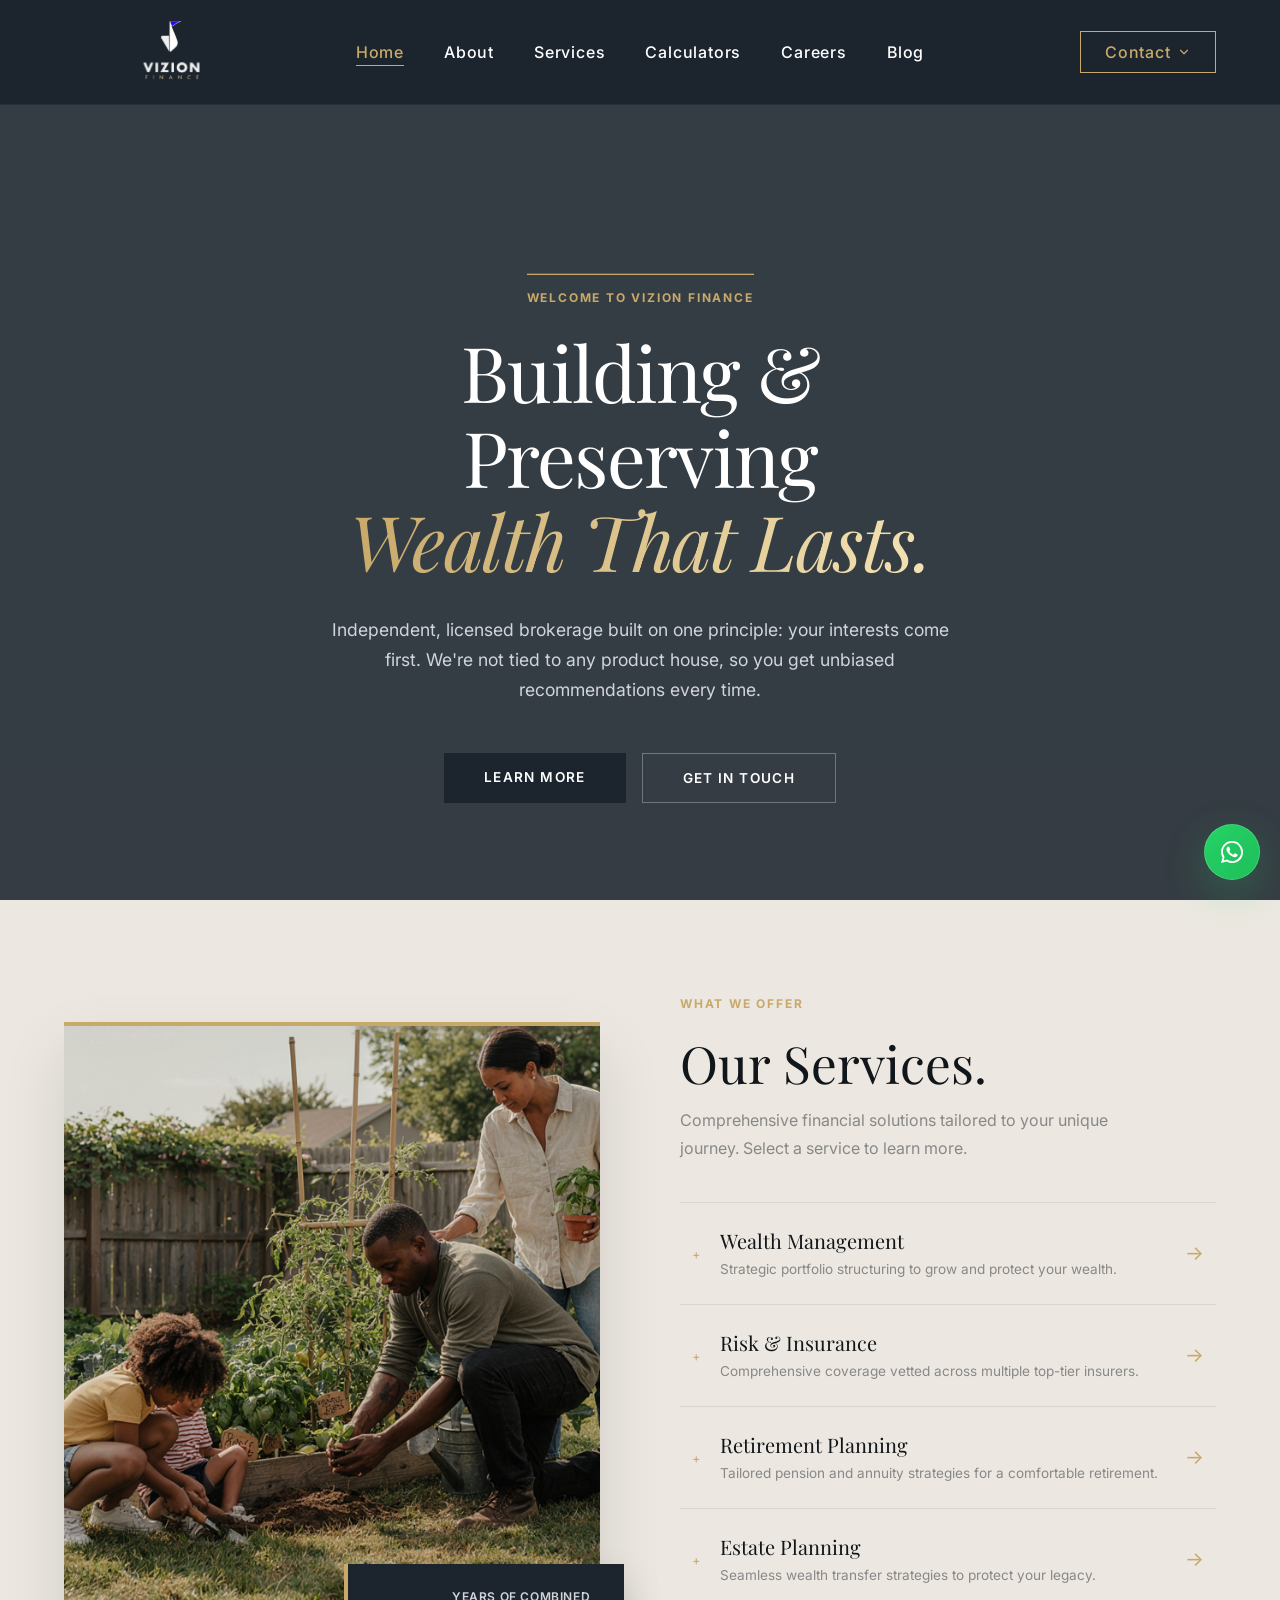
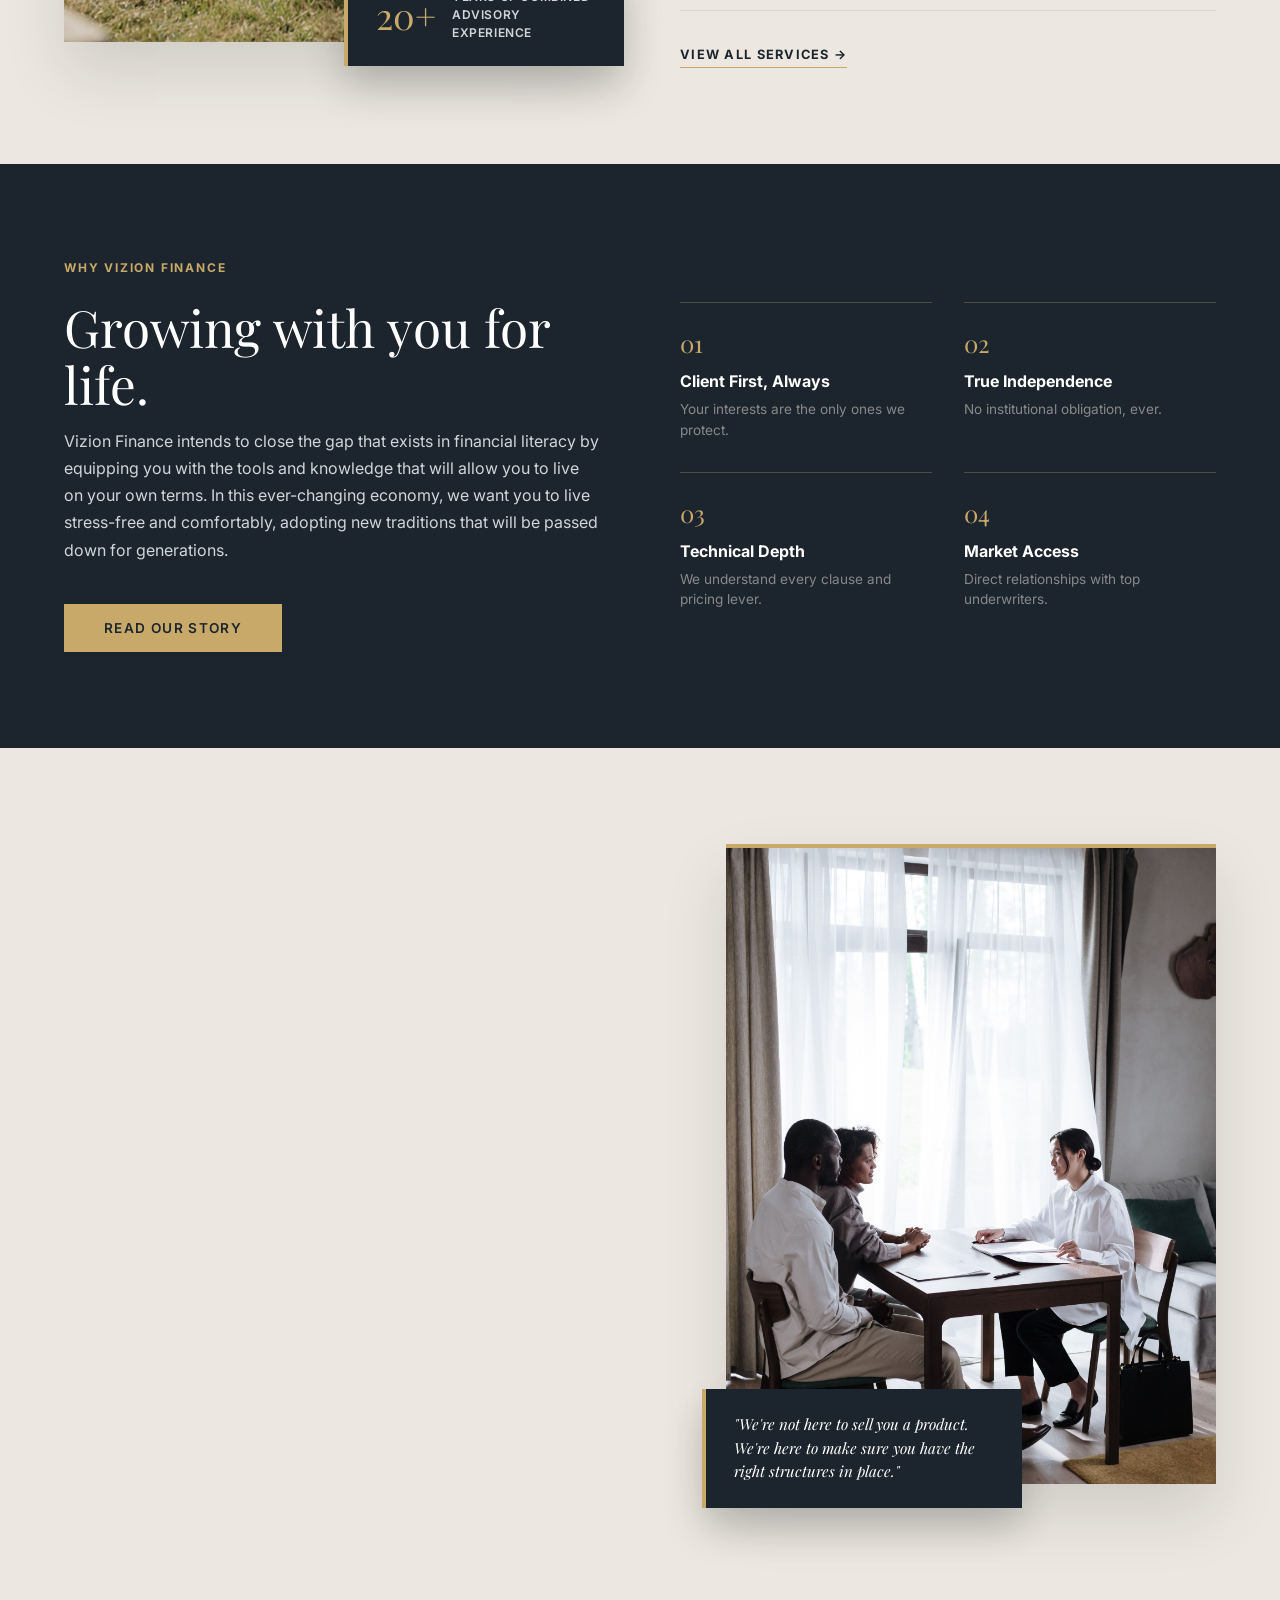
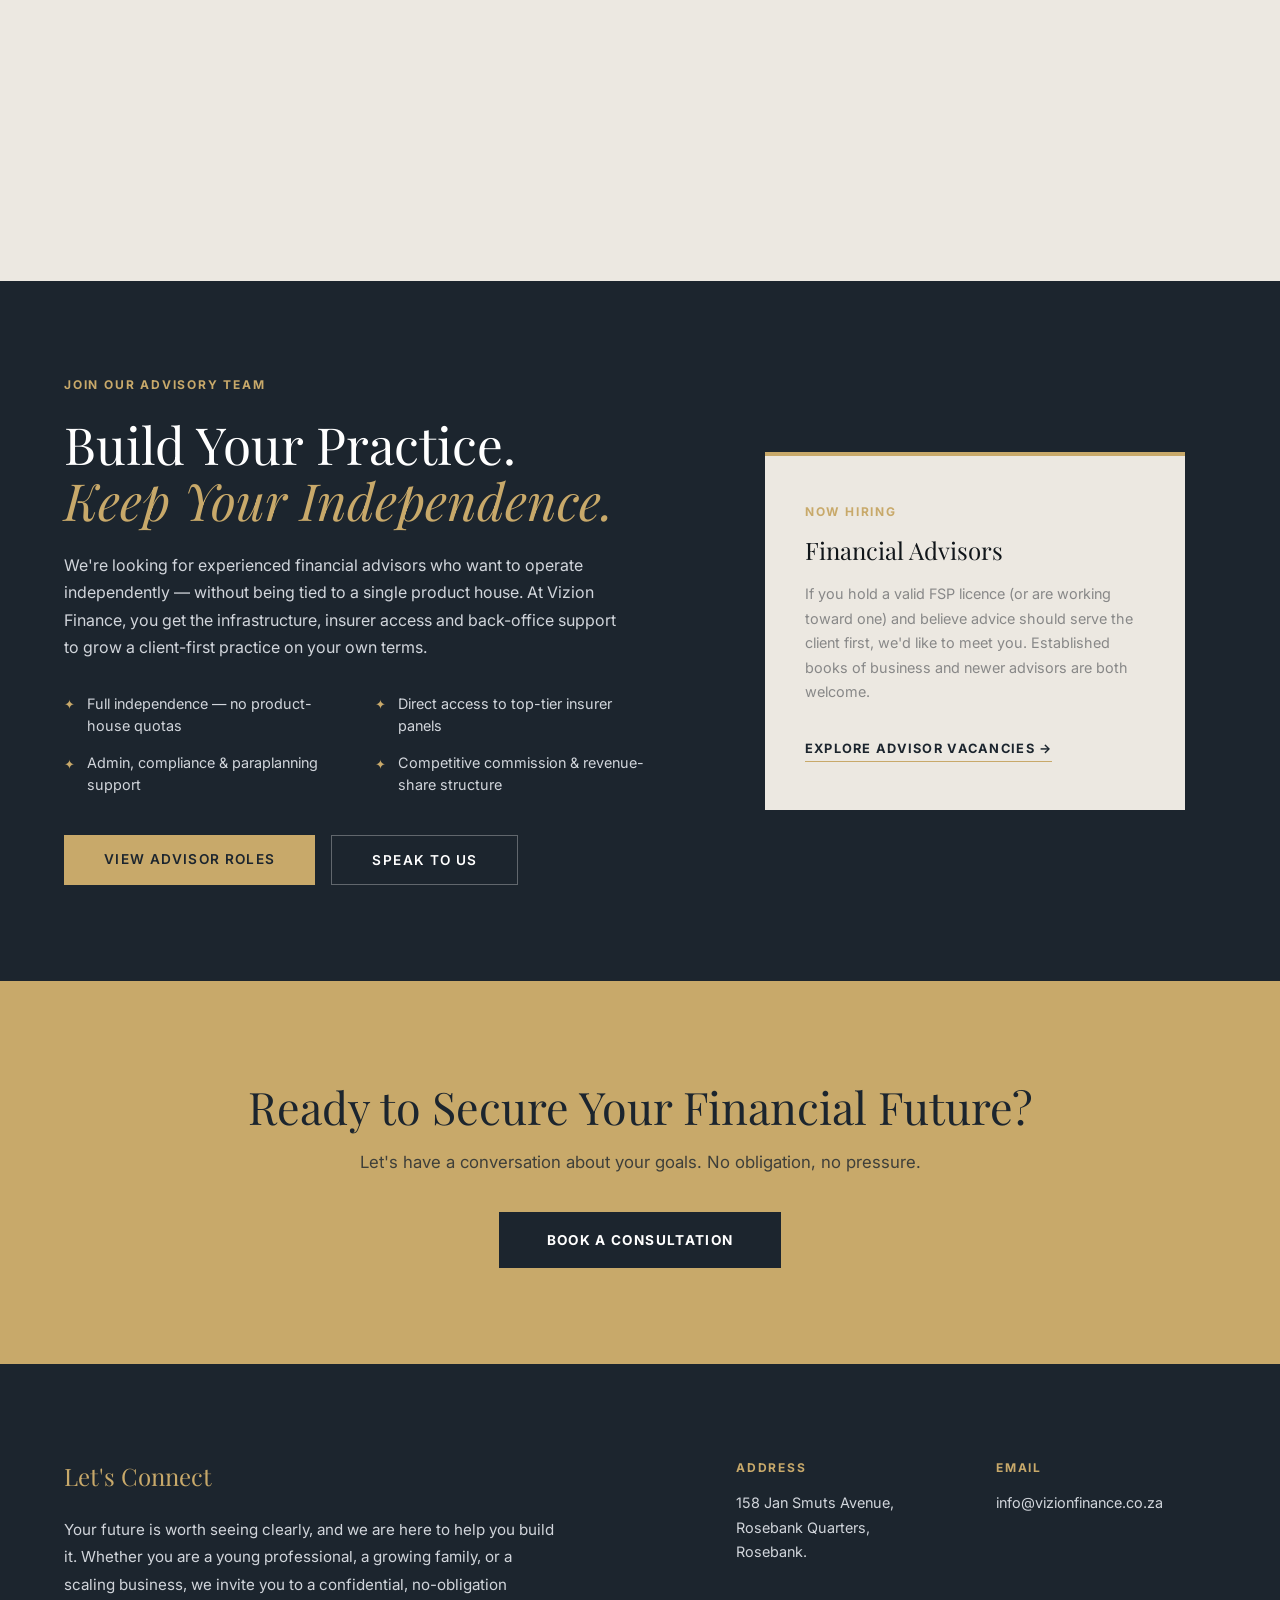
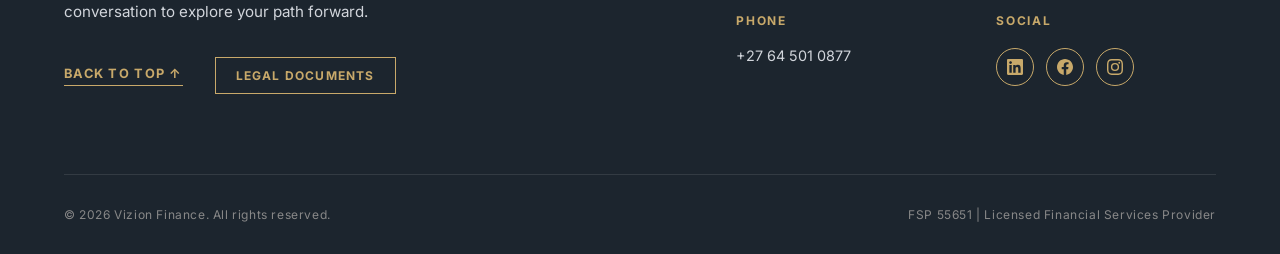
==== commit 8b786c34: "Fix logo image source path in home.html Updated the logo image source path for consistency." ====
--- a/pages/homePage/home.html
+++ b/pages/homePage/home.html
@@ -17,7 +17,7 @@
     <header class="navbar">
         <div class="nav-container">
 
-            <img src="/media/white vertical lock-up.png" alt="Vizion Finance Logo" class="nav-logo-graphic">
+            <img src="../../media/White%20Vertical%20Lock-Up.png" alt="Vizion Finance Logo" class="nav-logo-graphic">
 
             <nav class="nav-links">
                 <a href="../homepage/home.html" class="nav-link active">Home</a>
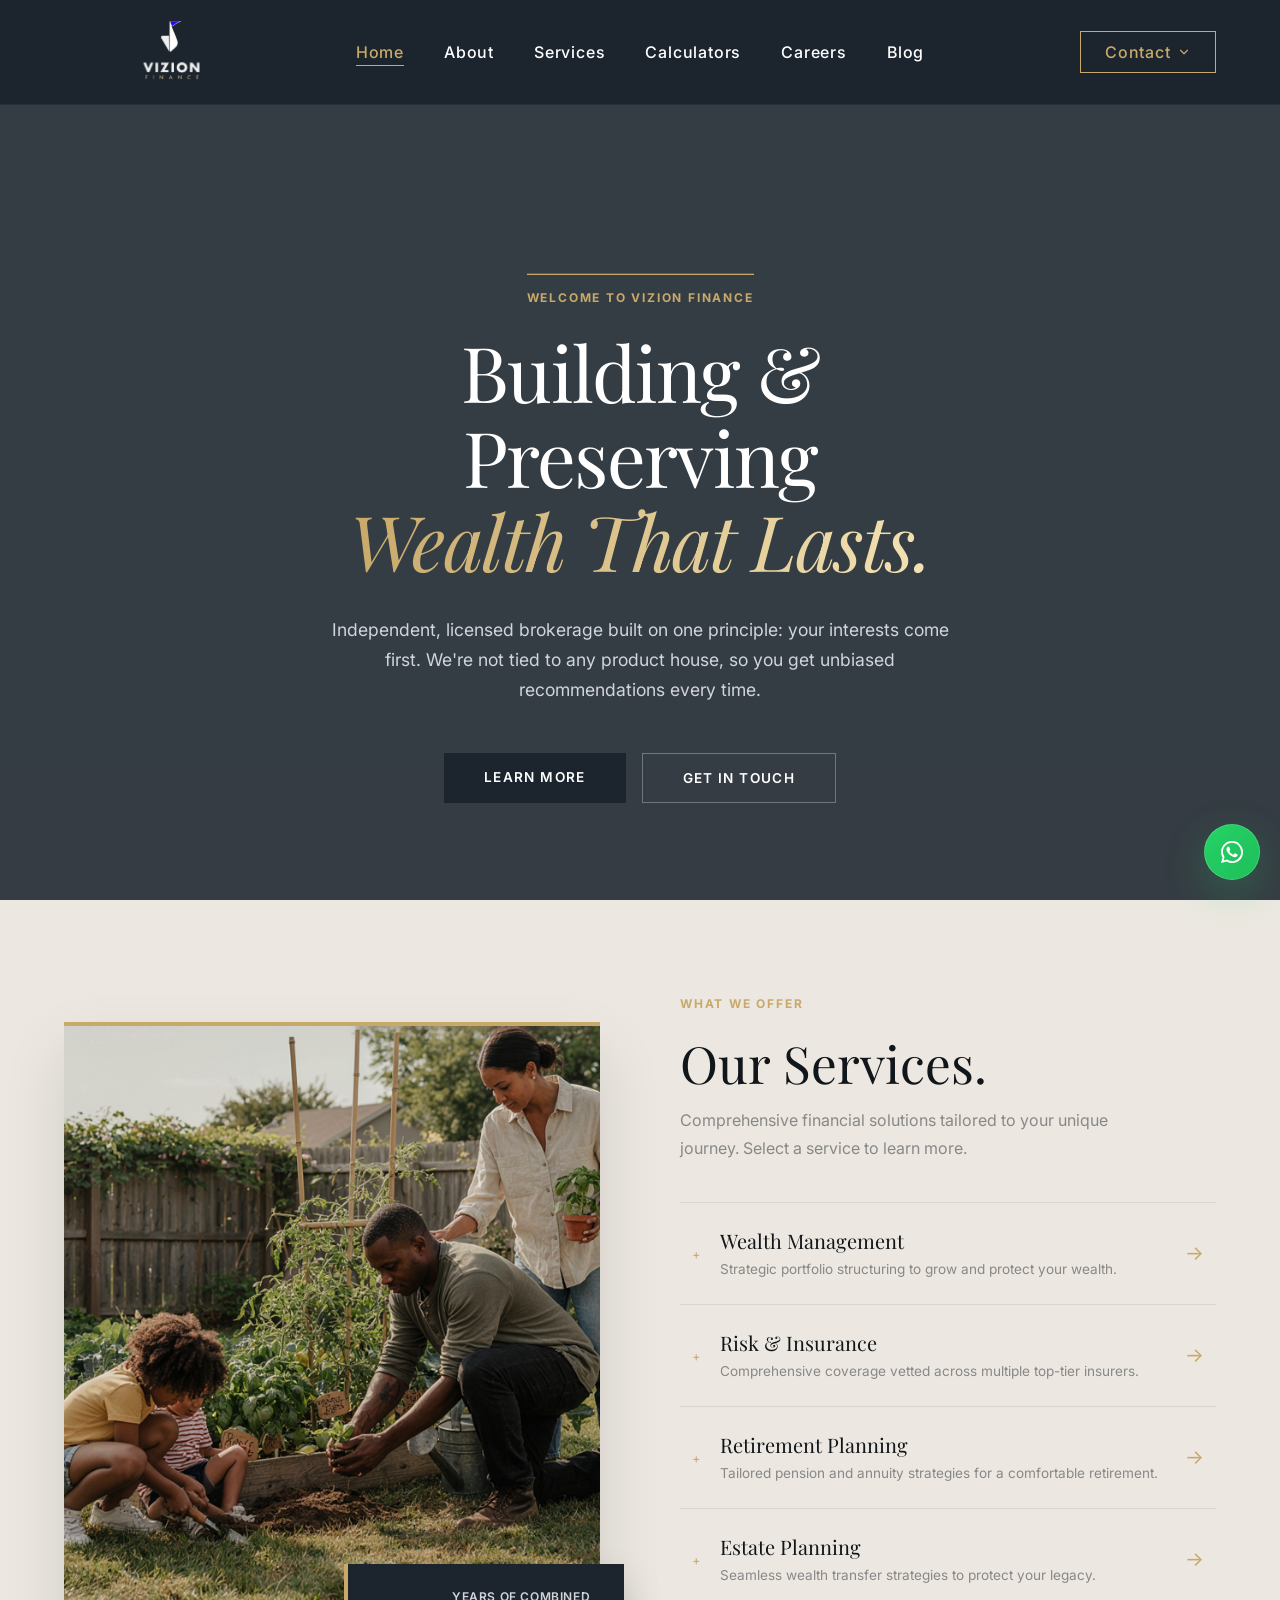
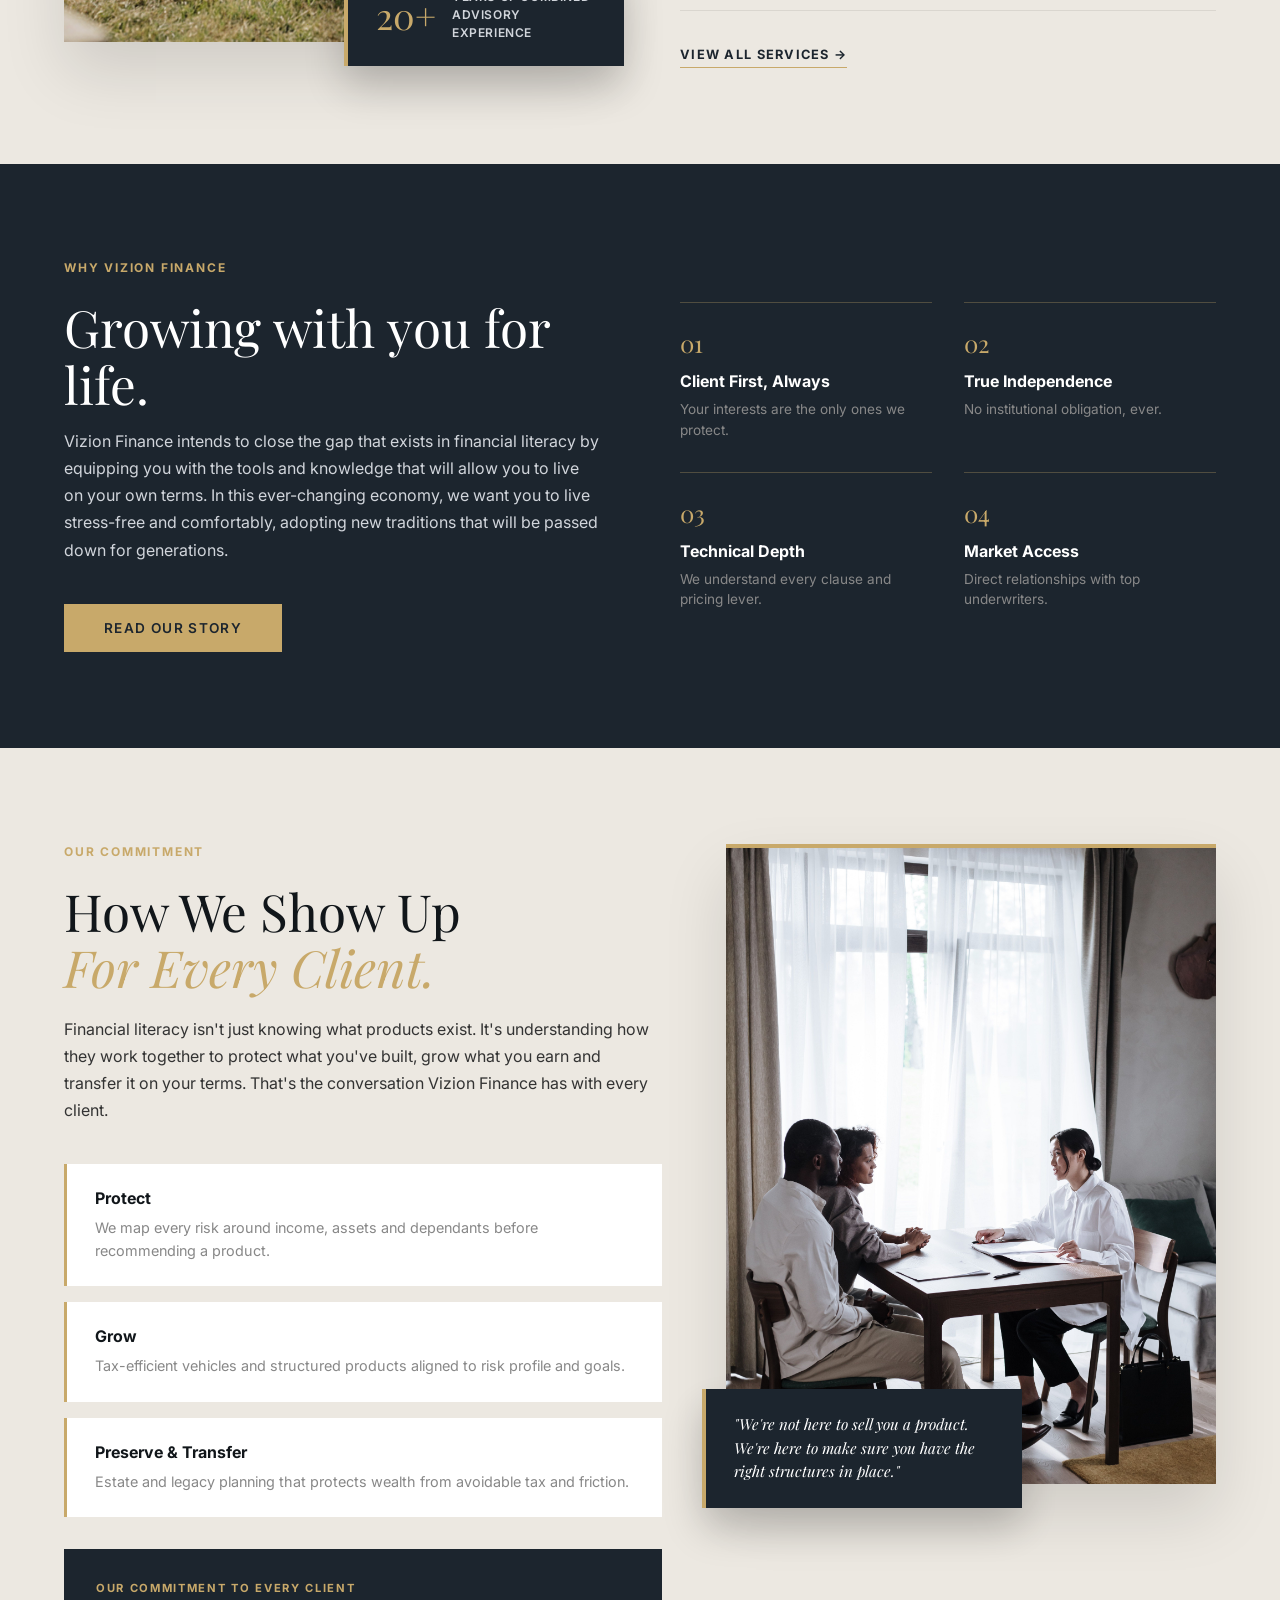
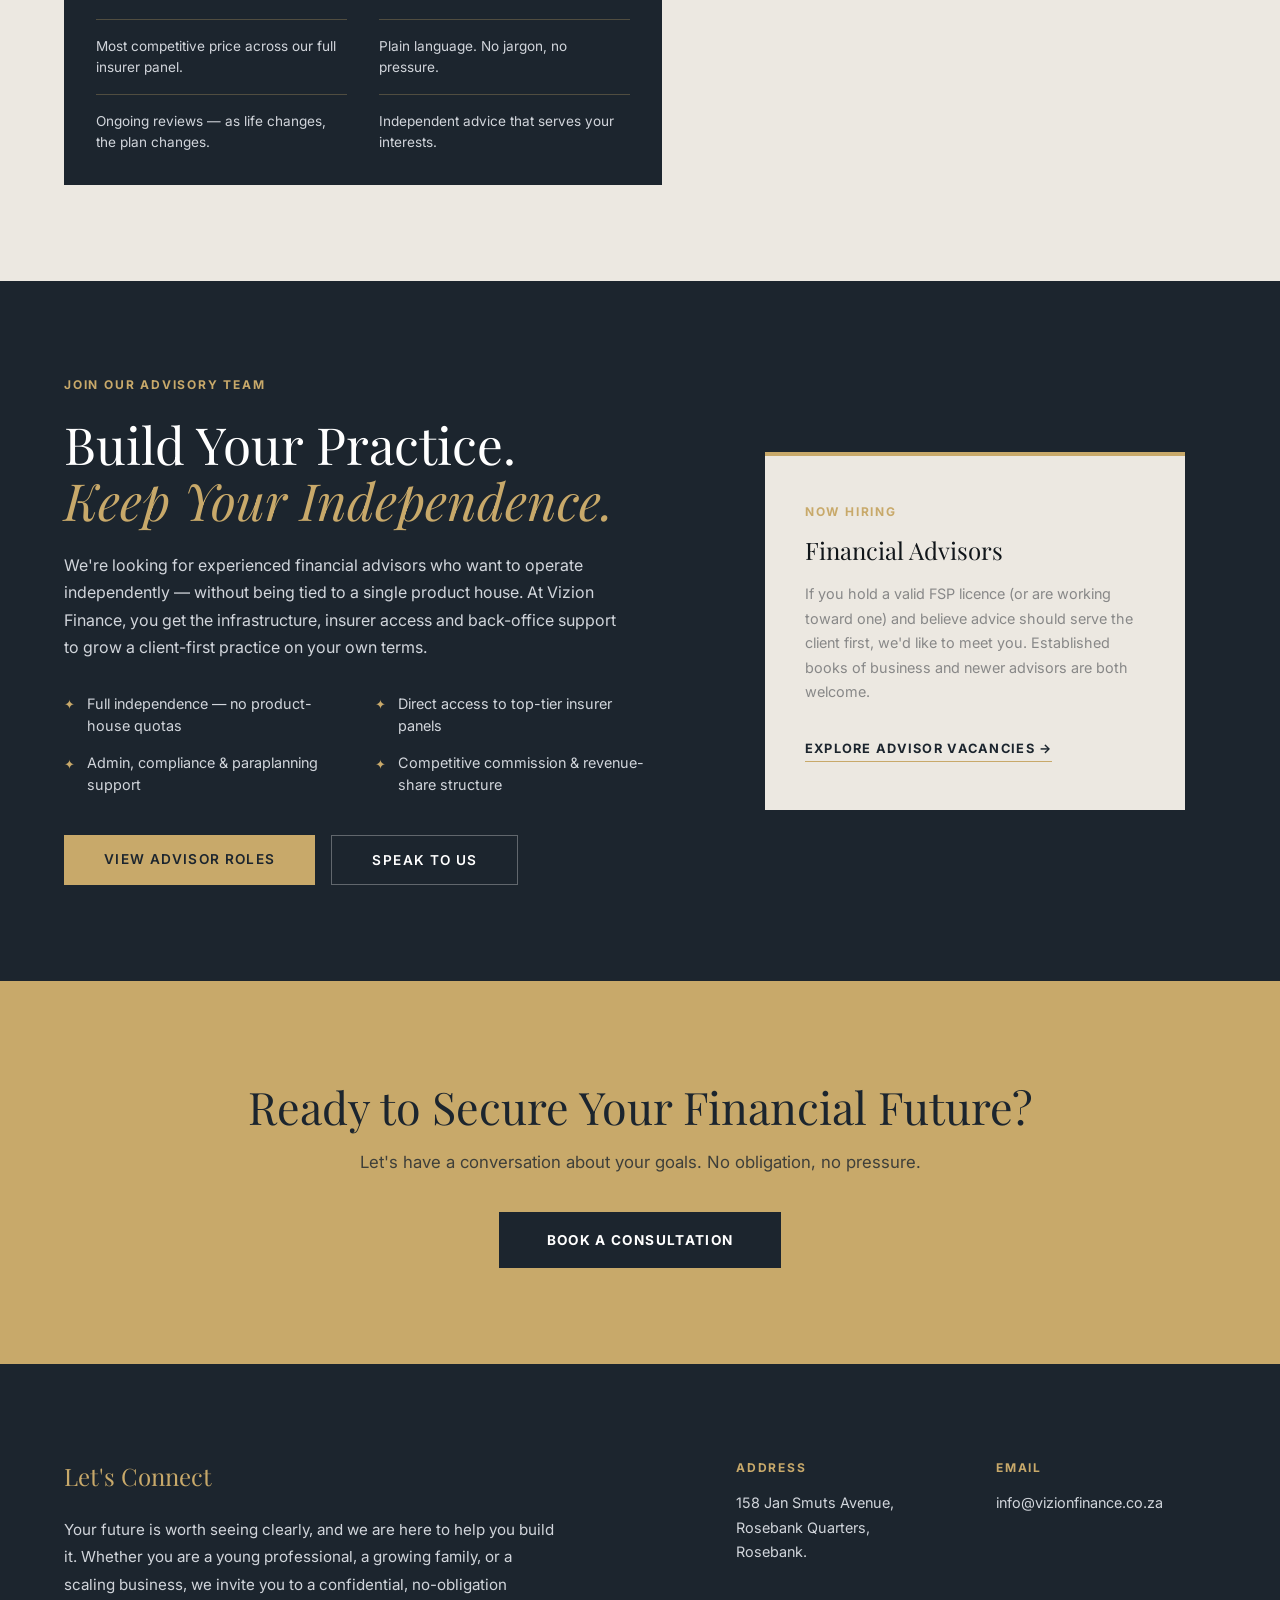
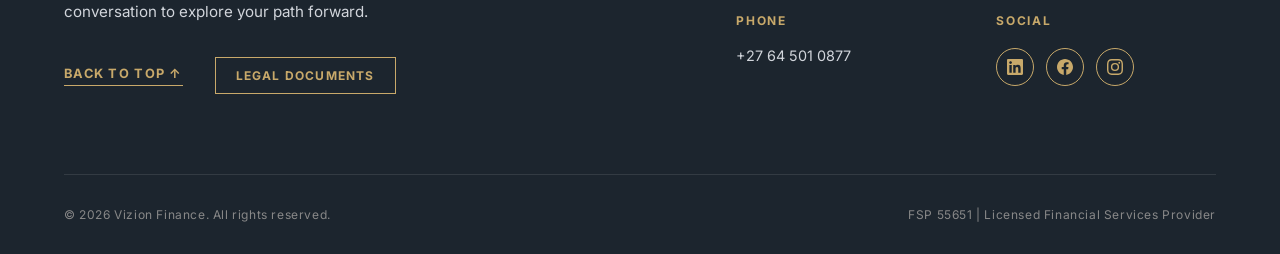
==== commit a2669949: "Fix link to About page in home.html" ====
--- a/pages/homePage/home.html
+++ b/pages/homePage/home.html
@@ -21,7 +21,7 @@
 
             <nav class="nav-links">
                 <a href="../homepage/home.html" class="nav-link active">Home</a>
-                <a href="../aboutpage/about.html" class="nav-link">About</a>
+                <a href="../aboutPage/about.html" class="nav-link">About</a>
                 <a href="../servicespage/services.html" class="nav-link">Services</a>
                 <a href="../calculatorspage/calculators.html" class="nav-link">Calculators</a>
                 <a href="../vacancypage/vacancies.html" class="nav-link">Careers</a>
